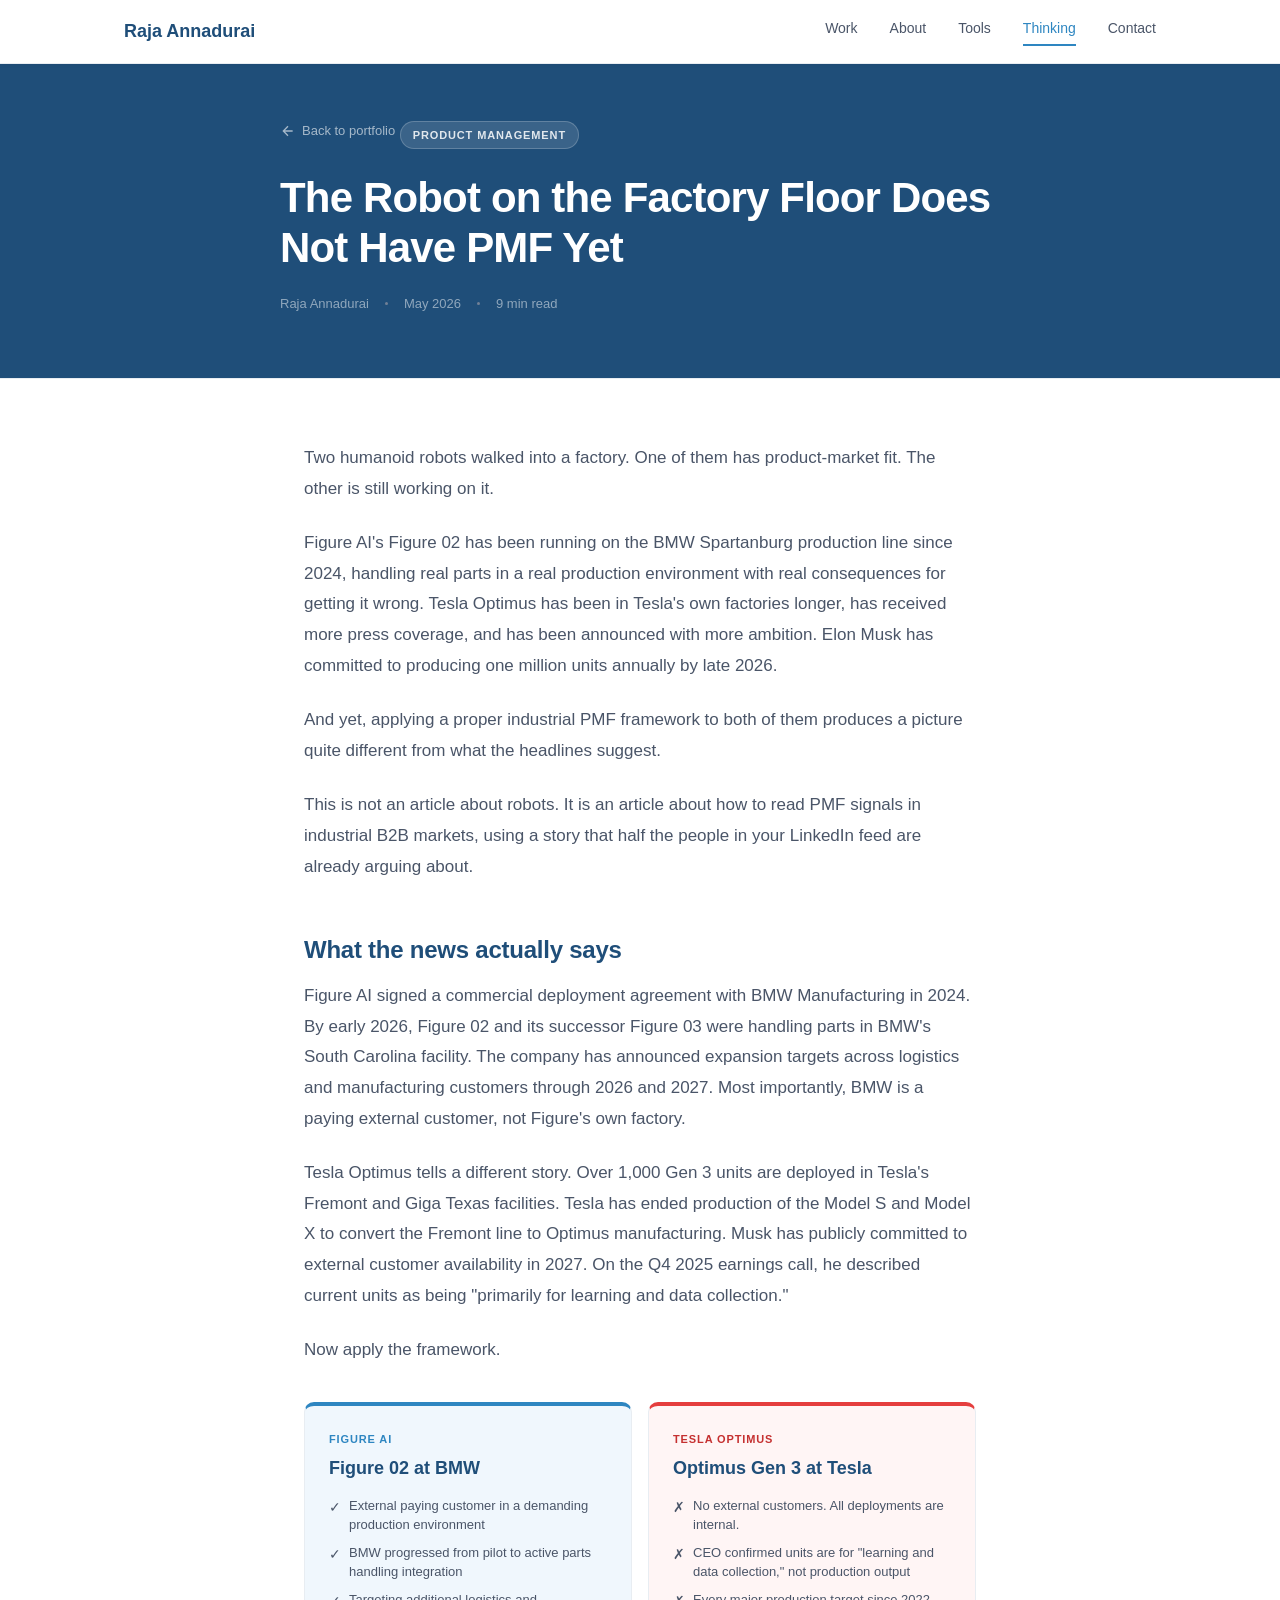
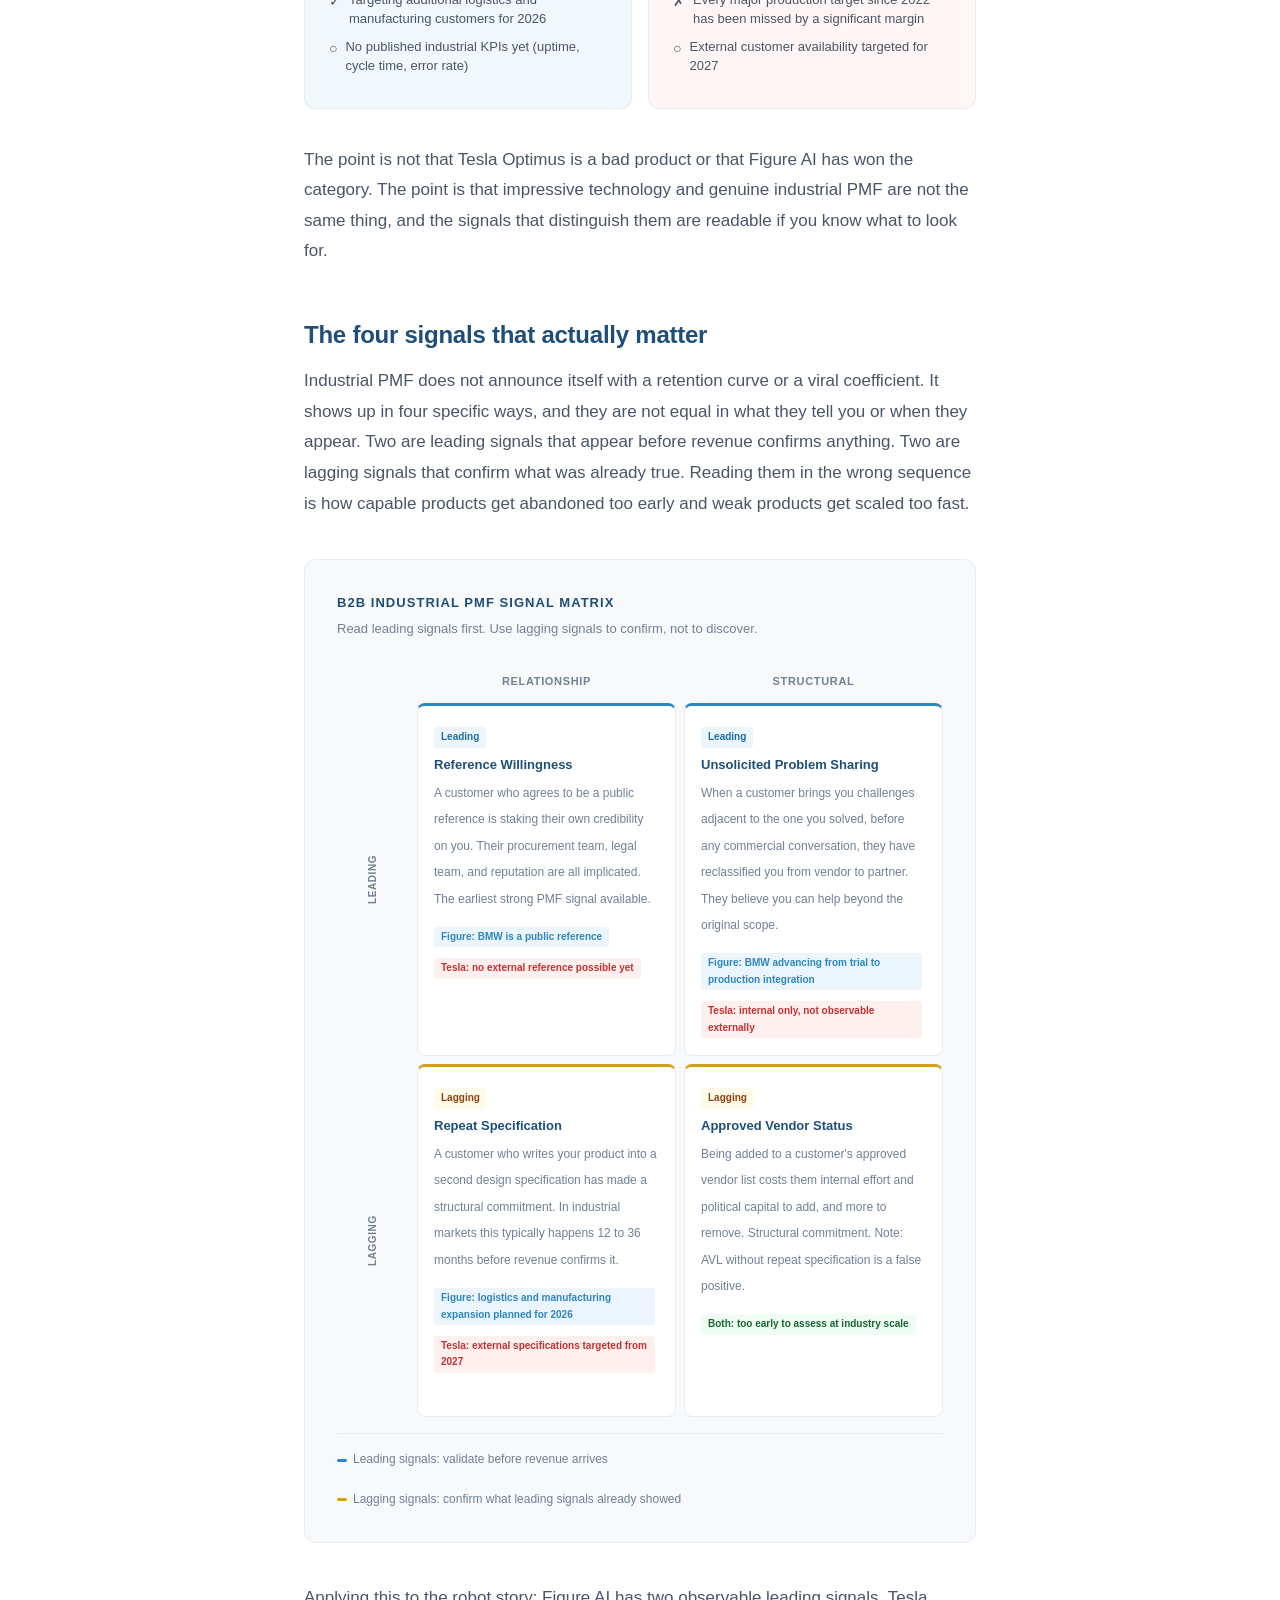
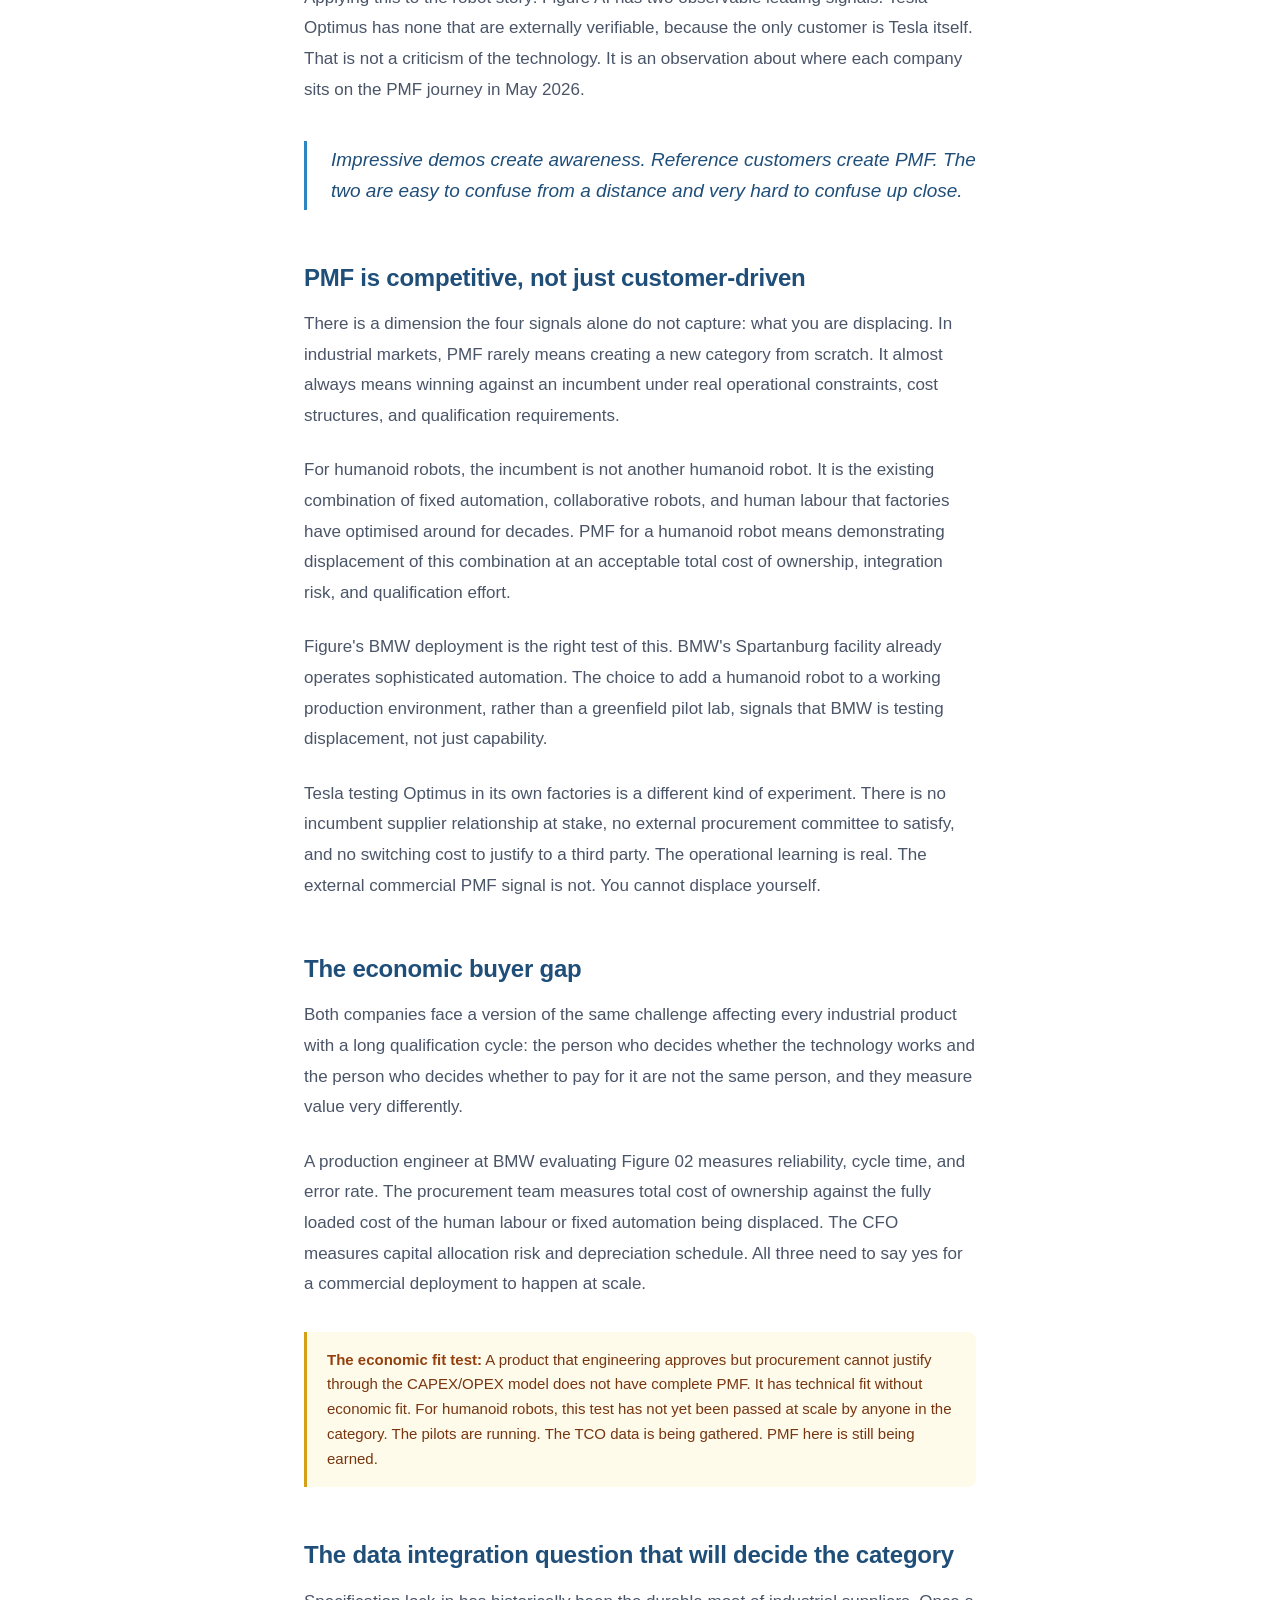
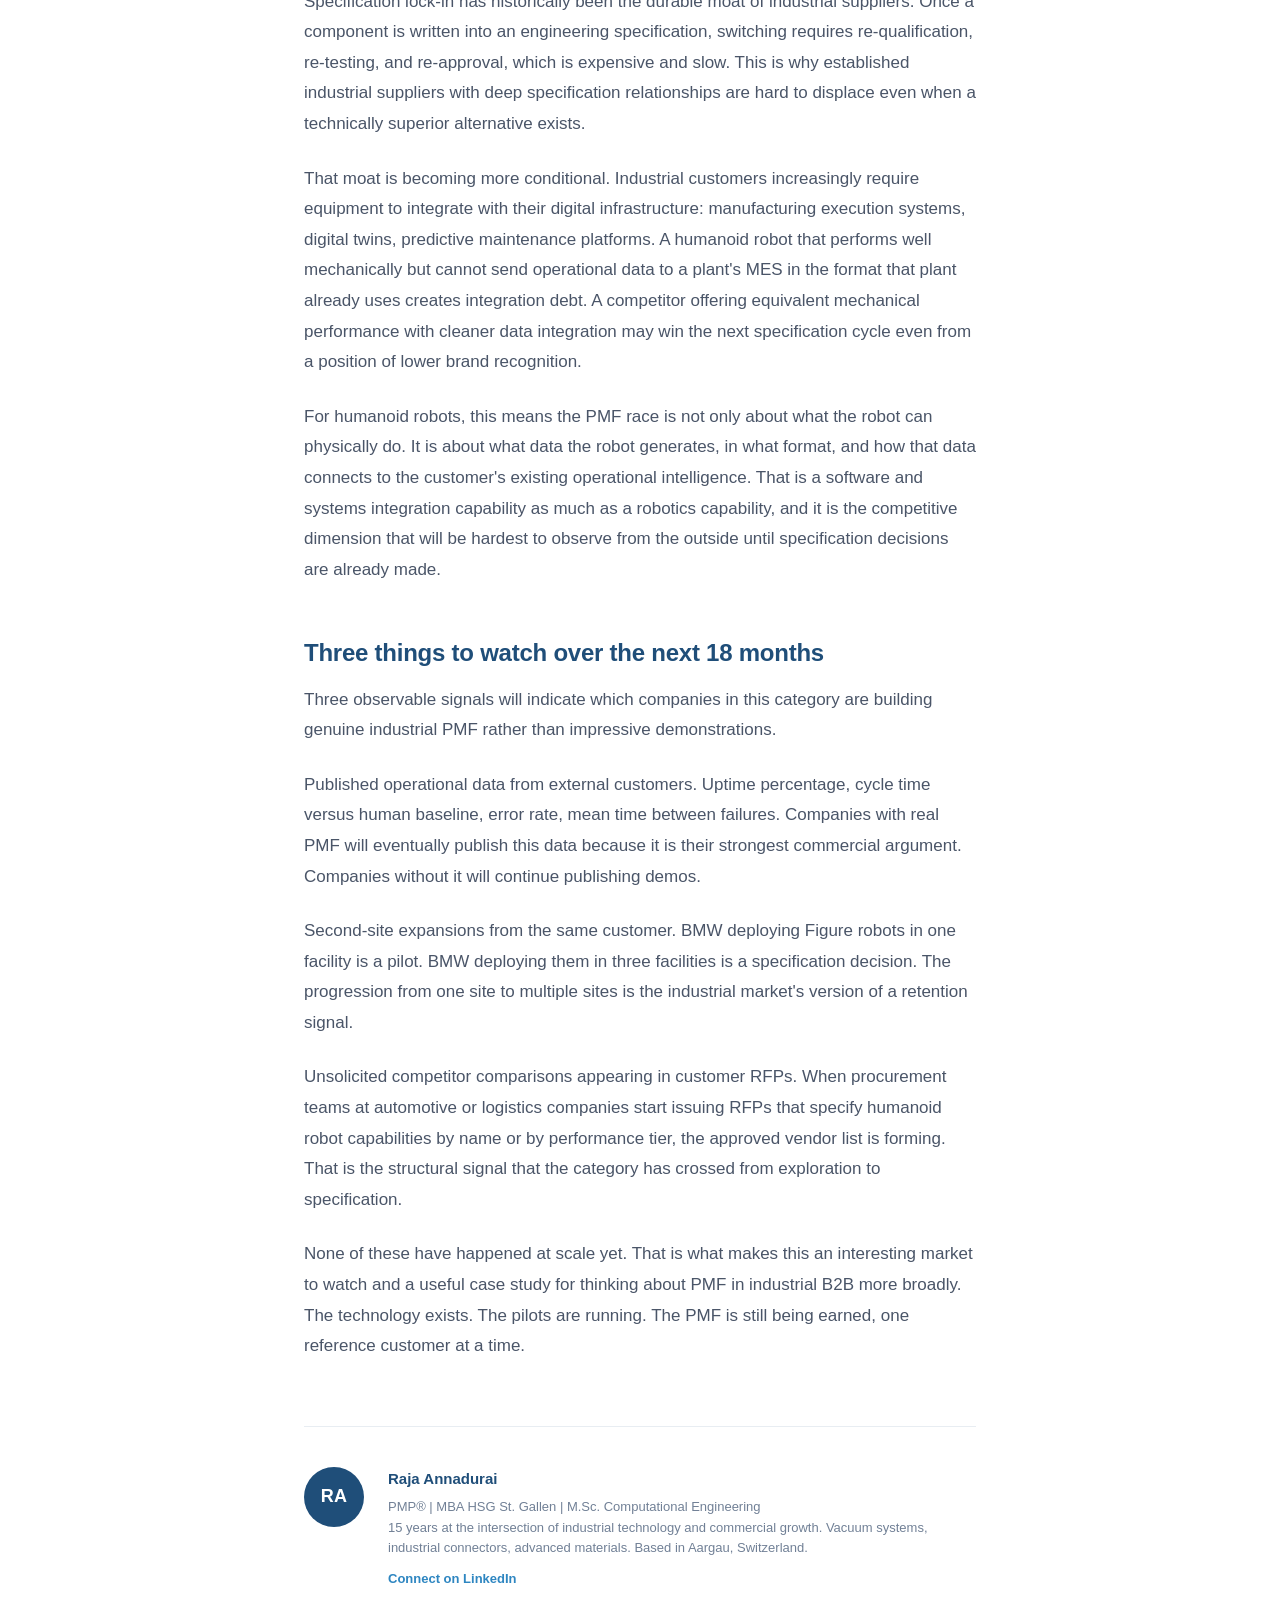
==== articles/pmf-b2b.html @ b994e806 "Add files via upload" ====
<!DOCTYPE html>
<html lang="en">
<head>
  <meta charset="UTF-8">
  <meta name="viewport" content="width=device-width, initial-scale=1.0">
  <title>The Robot on the Factory Floor Does Not Have PMF Yet | Raja Annadurai</title>
  <meta name="description" content="Humanoid robots are everywhere in the news. Figure AI is at BMW. Tesla Optimus is in Tesla's own factories. But which one actually has product-market fit? A framework for reading B2B industrial PMF signals.">
  <link rel="stylesheet" href="../style.css">
  <link rel="icon" href="data:image/svg+xml,<svg xmlns='http://www.w3.org/2000/svg' viewBox='0 0 100 100'><text y='.9em' font-size='90'>⚙️</text></svg>">
  <style>
    .article-hero { background: var(--navy); padding: 120px 24px 64px; }
    .article-hero-inner { max-width: 720px; margin: 0 auto; }
    .back-link { display: inline-flex; align-items: center; gap: 6px; color: rgba(255,255,255,0.6); text-decoration: none; font-size: 13px; font-weight: 500; margin-bottom: 32px; transition: color 0.2s; }
    .back-link:hover { color: rgba(255,255,255,0.9); }
    .article-category { display: inline-block; background: rgba(255,255,255,0.12); border: 1px solid rgba(255,255,255,0.2); color: rgba(255,255,255,0.85); font-size: 11px; font-weight: 600; letter-spacing: 0.08em; text-transform: uppercase; padding: 4px 12px; border-radius: 20px; margin-bottom: 20px; }
    .article-title { font-size: clamp(26px, 4vw, 42px); font-weight: 700; color: #fff; line-height: 1.18; letter-spacing: -0.02em; margin-bottom: 20px; }
    .article-meta { display: flex; align-items: center; gap: 16px; color: rgba(255,255,255,0.5); font-size: 13px; flex-wrap: wrap; }
    .meta-dot { width: 3px; height: 3px; border-radius: 50%; background: rgba(255,255,255,0.3); }
    .article-body { max-width: 720px; margin: 0 auto; padding: 64px 24px 80px; }
    .article-body p { font-size: 17px; line-height: 1.8; color: var(--gray-text); margin-bottom: 24px; }
    .article-body h2 { font-size: 24px; font-weight: 700; color: var(--navy); margin: 52px 0 16px; letter-spacing: -0.01em; }
    .compare-block { display: grid; grid-template-columns: 1fr 1fr; gap: 16px; margin: 36px 0; }
    .compare-card { border-radius: 10px; padding: 24px; border: 1px solid var(--gray-light); }
    .compare-card.figure { border-top: 4px solid var(--accent); background: #f0f7fd; }
    .compare-card.tesla { border-top: 4px solid #e53e3e; background: #fff5f5; }
    .compare-label { font-size: 11px; font-weight: 700; letter-spacing: 0.08em; text-transform: uppercase; margin-bottom: 6px; }
    .compare-label.figure { color: var(--accent); }
    .compare-label.tesla { color: #c53030; }
    .compare-company { font-size: 18px; font-weight: 700; color: var(--navy); margin-bottom: 12px; }
    .compare-card p { font-size: 14px !important; line-height: 1.65 !important; margin-bottom: 10px !important; color: var(--gray-text) !important; }
    .signal-row { display: flex; align-items: flex-start; gap: 8px; margin-bottom: 8px; font-size: 13px; color: var(--gray-text); line-height: 1.5; }
    .signal-icon { flex-shrink: 0; margin-top: 1px; font-size: 14px; }
    .pull-quote { border-left: 3px solid var(--accent); padding: 4px 0 4px 24px; margin: 36px 0; }
    .pull-quote p { font-size: 19px !important; font-weight: 500; color: var(--navy) !important; line-height: 1.6 !important; font-style: italic; margin: 0 !important; }
    .framework-block { background: var(--off-white); border: 1px solid var(--gray-light); border-radius: 12px; padding: 32px; margin: 40px 0; }
    .framework-title { font-size: 13px; font-weight: 700; color: var(--navy); text-transform: uppercase; letter-spacing: 0.08em; margin-bottom: 4px; }
    .framework-sub { font-size: 13px; color: var(--gray-muted); margin-bottom: 28px; }
    .matrix-grid { display: grid; grid-template-columns: 72px 1fr 1fr; grid-template-rows: 28px 1fr 1fr; gap: 8px; }
    .matrix-corner { background: transparent; }
    .matrix-col-header { display: flex; align-items: center; justify-content: center; font-size: 11px; font-weight: 700; letter-spacing: 0.06em; text-transform: uppercase; color: var(--gray-muted); }
    .matrix-row-header { display: flex; align-items: center; justify-content: center; font-size: 10px; font-weight: 700; letter-spacing: 0.06em; text-transform: uppercase; color: var(--gray-muted); writing-mode: vertical-rl; text-orientation: mixed; transform: rotate(180deg); }
    .matrix-cell { background: #fff; border: 1px solid var(--gray-light); border-radius: 8px; padding: 16px; }
    .matrix-cell.leading { border-top: 3px solid var(--accent); }
    .matrix-cell.lagging { border-top: 3px solid var(--gold); }
    .signal-tag { display: inline-block; font-size: 10px; font-weight: 600; padding: 2px 7px; border-radius: 4px; margin-bottom: 6px; }
    .tag-leading { background: #EBF5FB; color: #1a6fa0; }
    .tag-lagging { background: #FFFBEB; color: #92400E; }
    .signal-name { font-size: 13px; font-weight: 600; color: var(--navy); margin-bottom: 4px; display: block; }
    .signal-desc { font-size: 12px; color: var(--gray-muted); line-height: 1.5; }
    .robot-tag { display: inline-block; font-size: 10px; font-weight: 600; padding: 2px 7px; border-radius: 3px; margin-top: 6px; margin-right: 4px; }
    .robot-figure { background: #EBF5FB; color: var(--accent); }
    .robot-tesla { background: #fff0f0; color: #c53030; }
    .robot-both { background: #f0fdf4; color: #166534; }
    .matrix-legend { display: flex; gap: 20px; margin-top: 16px; padding-top: 16px; border-top: 1px solid var(--gray-light); flex-wrap: wrap; }
    .legend-item { display: flex; align-items: center; gap: 6px; font-size: 12px; color: var(--gray-muted); }
    .legend-dot { width: 10px; height: 3px; border-radius: 2px; }
    .callout { background: #FFFBEB; border-left: 3px solid var(--gold); padding: 16px 20px; border-radius: 0 8px 8px 0; margin: 32px 0; }
    .callout p { font-size: 15px !important; color: #78350f !important; margin: 0 !important; line-height: 1.65 !important; }
    .callout strong { color: #92400E; }
    .author-bio { border-top: 1px solid var(--gray-light); margin-top: 64px; padding-top: 40px; display: flex; gap: 24px; align-items: flex-start; }
    .author-avatar { width: 60px; height: 60px; border-radius: 50%; background: var(--navy); color: #fff; display: flex; align-items: center; justify-content: center; font-size: 18px; font-weight: 700; flex-shrink: 0; }
    .author-name { font-size: 15px; font-weight: 700; color: var(--navy); margin-bottom: 6px; }
    .author-creds { font-size: 13px; color: var(--gray-muted); margin-bottom: 10px; line-height: 1.6; }
    .author-link { font-size: 13px; font-weight: 600; color: var(--accent); text-decoration: none; }
    .author-link:hover { text-decoration: underline; }
    @media (max-width: 640px) {
      .compare-block { grid-template-columns: 1fr; }
      .matrix-grid { grid-template-columns: 36px 1fr 1fr; }
      .matrix-cell { padding: 10px; }
    }
  </style>
</head>
<body>

<nav class="nav">
  <div class="nav-inner">
    <a href="../index.html" class="nav-brand">Raja Annadurai</a>
    <div class="nav-links">
      <a href="../index.html#work">Work</a>
      <a href="../index.html#about">About</a>
      <a href="../index.html#tools">Tools</a>
      <a href="../index.html#thinking" class="active">Thinking</a>
      <a href="../index.html#contact">Contact</a>
    </div>
  </div>
</nav>

<section class="article-hero">
  <div class="article-hero-inner">
    <a href="../index.html#thinking" class="back-link">
      <svg width="16" height="16" viewBox="0 0 24 24" fill="none" stroke="currentColor" stroke-width="2"><path d="M19 12H5M12 5l-7 7 7 7"/></svg>
      Back to portfolio
    </a>
    <div class="article-category">Product Management</div>
    <h1 class="article-title">The Robot on the Factory Floor Does Not Have PMF Yet</h1>
    <div class="article-meta">
      <span>Raja Annadurai</span>
      <span class="meta-dot"></span>
      <span>May 2026</span>
      <span class="meta-dot"></span>
      <span id="reading-time">7 min read</span>
    </div>
  </div>
</section>

<main class="article-body" id="article-content">

  <p>Two humanoid robots walked into a factory. One of them has product-market fit. The other is still working on it.</p>

  <p>Figure AI's Figure 02 has been running on the BMW Spartanburg production line since 2024, handling real parts in a real production environment with real consequences for getting it wrong. Tesla Optimus has been in Tesla's own factories longer, has received more press coverage, and has been announced with more ambition. Elon Musk has committed to producing one million units annually by late 2026.</p>

  <p>And yet, applying a proper industrial PMF framework to both of them produces a picture quite different from what the headlines suggest.</p>

  <p>This is not an article about robots. It is an article about how to read PMF signals in industrial B2B markets, using a story that half the people in your LinkedIn feed are already arguing about.</p>

  <h2>What the news actually says</h2>

  <p>Figure AI signed a commercial deployment agreement with BMW Manufacturing in 2024. By early 2026, Figure 02 and its successor Figure 03 were handling parts in BMW's South Carolina facility. The company has announced expansion targets across logistics and manufacturing customers through 2026 and 2027. Most importantly, BMW is a paying external customer, not Figure's own factory.</p>

  <p>Tesla Optimus tells a different story. Over 1,000 Gen 3 units are deployed in Tesla's Fremont and Giga Texas facilities. Tesla has ended production of the Model S and Model X to convert the Fremont line to Optimus manufacturing. Musk has publicly committed to external customer availability in 2027. On the Q4 2025 earnings call, he described current units as being "primarily for learning and data collection."</p>

  <p>Now apply the framework.</p>

  <div class="compare-block">
    <div class="compare-card figure">
      <div class="compare-label figure">Figure AI</div>
      <div class="compare-company">Figure 02 at BMW</div>
      <div class="signal-row"><span class="signal-icon">✓</span><span>External paying customer in a demanding production environment</span></div>
      <div class="signal-row"><span class="signal-icon">✓</span><span>BMW progressed from pilot to active parts handling integration</span></div>
      <div class="signal-row"><span class="signal-icon">✓</span><span>Targeting additional logistics and manufacturing customers for 2026</span></div>
      <div class="signal-row"><span class="signal-icon">○</span><span>No published industrial KPIs yet (uptime, cycle time, error rate)</span></div>
    </div>
    <div class="compare-card tesla">
      <div class="compare-label tesla">Tesla Optimus</div>
      <div class="compare-company">Optimus Gen 3 at Tesla</div>
      <div class="signal-row"><span class="signal-icon">✗</span><span>No external customers. All deployments are internal.</span></div>
      <div class="signal-row"><span class="signal-icon">✗</span><span>CEO confirmed units are for "learning and data collection," not production output</span></div>
      <div class="signal-row"><span class="signal-icon">✗</span><span>Every major production target since 2022 has been missed by a significant margin</span></div>
      <div class="signal-row"><span class="signal-icon">○</span><span>External customer availability targeted for 2027</span></div>
    </div>
  </div>

  <p>The point is not that Tesla Optimus is a bad product or that Figure AI has won the category. The point is that impressive technology and genuine industrial PMF are not the same thing, and the signals that distinguish them are readable if you know what to look for.</p>

  <h2>The four signals that actually matter</h2>

  <p>Industrial PMF does not announce itself with a retention curve or a viral coefficient. It shows up in four specific ways, and they are not equal in what they tell you or when they appear. Two are leading signals that appear before revenue confirms anything. Two are lagging signals that confirm what was already true. Reading them in the wrong sequence is how capable products get abandoned too early and weak products get scaled too fast.</p>

  <div class="framework-block">
    <div class="framework-title">B2B Industrial PMF Signal Matrix</div>
    <div class="framework-sub">Read leading signals first. Use lagging signals to confirm, not to discover.</div>

    <div class="matrix-grid">
      <div class="matrix-corner"></div>
      <div class="matrix-col-header">Relationship</div>
      <div class="matrix-col-header">Structural</div>

      <div class="matrix-row-header">Leading</div>

      <div class="matrix-cell leading">
        <span class="signal-tag tag-leading">Leading</span>
        <span class="signal-name">Reference Willingness</span>
        <span class="signal-desc">A customer who agrees to be a public reference is staking their own credibility on you. Their procurement team, legal team, and reputation are all implicated. The earliest strong PMF signal available.</span>
        <div style="margin-top:10px">
          <span class="robot-tag robot-figure">Figure: BMW is a public reference</span>
        </div>
        <div style="margin-top:4px">
          <span class="robot-tag robot-tesla">Tesla: no external reference possible yet</span>
        </div>
      </div>

      <div class="matrix-cell leading">
        <span class="signal-tag tag-leading">Leading</span>
        <span class="signal-name">Unsolicited Problem Sharing</span>
        <span class="signal-desc">When a customer brings you challenges adjacent to the one you solved, before any commercial conversation, they have reclassified you from vendor to partner. They believe you can help beyond the original scope.</span>
        <div style="margin-top:10px">
          <span class="robot-tag robot-figure">Figure: BMW advancing from trial to production integration</span>
        </div>
        <div style="margin-top:4px">
          <span class="robot-tag robot-tesla">Tesla: internal only, not observable externally</span>
        </div>
      </div>

      <div class="matrix-row-header">Lagging</div>

      <div class="matrix-cell lagging">
        <span class="signal-tag tag-lagging">Lagging</span>
        <span class="signal-name">Repeat Specification</span>
        <span class="signal-desc">A customer who writes your product into a second design specification has made a structural commitment. In industrial markets this typically happens 12 to 36 months before revenue confirms it.</span>
        <div style="margin-top:10px">
          <span class="robot-tag robot-figure">Figure: logistics and manufacturing expansion planned for 2026</span>
        </div>
        <div style="margin-top:4px">
          <span class="robot-tag robot-tesla">Tesla: external specifications targeted from 2027</span>
        </div>
      </div>

      <div class="matrix-cell lagging">
        <span class="signal-tag tag-lagging">Lagging</span>
        <span class="signal-name">Approved Vendor Status</span>
        <span class="signal-desc">Being added to a customer's approved vendor list costs them internal effort and political capital to add, and more to remove. Structural commitment. Note: AVL without repeat specification is a false positive.</span>
        <div style="margin-top:10px">
          <span class="robot-tag robot-both">Both: too early to assess at industry scale</span>
        </div>
      </div>
    </div>

    <div class="matrix-legend">
      <div class="legend-item"><div class="legend-dot" style="background:var(--accent)"></div>Leading signals: validate before revenue arrives</div>
      <div class="legend-item"><div class="legend-dot" style="background:var(--gold)"></div>Lagging signals: confirm what leading signals already showed</div>
    </div>
  </div>

  <p>Applying this to the robot story: Figure AI has two observable leading signals. Tesla Optimus has none that are externally verifiable, because the only customer is Tesla itself. That is not a criticism of the technology. It is an observation about where each company sits on the PMF journey in May 2026.</p>

  <div class="pull-quote">
    <p>Impressive demos create awareness. Reference customers create PMF. The two are easy to confuse from a distance and very hard to confuse up close.</p>
  </div>

  <h2>PMF is competitive, not just customer-driven</h2>

  <p>There is a dimension the four signals alone do not capture: what you are displacing. In industrial markets, PMF rarely means creating a new category from scratch. It almost always means winning against an incumbent under real operational constraints, cost structures, and qualification requirements.</p>

  <p>For humanoid robots, the incumbent is not another humanoid robot. It is the existing combination of fixed automation, collaborative robots, and human labour that factories have optimised around for decades. PMF for a humanoid robot means demonstrating displacement of this combination at an acceptable total cost of ownership, integration risk, and qualification effort.</p>

  <p>Figure's BMW deployment is the right test of this. BMW's Spartanburg facility already operates sophisticated automation. The choice to add a humanoid robot to a working production environment, rather than a greenfield pilot lab, signals that BMW is testing displacement, not just capability.</p>

  <p>Tesla testing Optimus in its own factories is a different kind of experiment. There is no incumbent supplier relationship at stake, no external procurement committee to satisfy, and no switching cost to justify to a third party. The operational learning is real. The external commercial PMF signal is not. You cannot displace yourself.</p>

  <h2>The economic buyer gap</h2>

  <p>Both companies face a version of the same challenge affecting every industrial product with a long qualification cycle: the person who decides whether the technology works and the person who decides whether to pay for it are not the same person, and they measure value very differently.</p>

  <p>A production engineer at BMW evaluating Figure 02 measures reliability, cycle time, and error rate. The procurement team measures total cost of ownership against the fully loaded cost of the human labour or fixed automation being displaced. The CFO measures capital allocation risk and depreciation schedule. All three need to say yes for a commercial deployment to happen at scale.</p>

  <div class="callout">
    <p><strong>The economic fit test:</strong> A product that engineering approves but procurement cannot justify through the CAPEX/OPEX model does not have complete PMF. It has technical fit without economic fit. For humanoid robots, this test has not yet been passed at scale by anyone in the category. The pilots are running. The TCO data is being gathered. PMF here is still being earned.</p>
  </div>

  <h2>The data integration question that will decide the category</h2>

  <p>Specification lock-in has historically been the durable moat of industrial suppliers. Once a component is written into an engineering specification, switching requires re-qualification, re-testing, and re-approval, which is expensive and slow. This is why established industrial suppliers with deep specification relationships are hard to displace even when a technically superior alternative exists.</p>

  <p>That moat is becoming more conditional. Industrial customers increasingly require equipment to integrate with their digital infrastructure: manufacturing execution systems, digital twins, predictive maintenance platforms. A humanoid robot that performs well mechanically but cannot send operational data to a plant's MES in the format that plant already uses creates integration debt. A competitor offering equivalent mechanical performance with cleaner data integration may win the next specification cycle even from a position of lower brand recognition.</p>

  <p>For humanoid robots, this means the PMF race is not only about what the robot can physically do. It is about what data the robot generates, in what format, and how that data connects to the customer's existing operational intelligence. That is a software and systems integration capability as much as a robotics capability, and it is the competitive dimension that will be hardest to observe from the outside until specification decisions are already made.</p>

  <h2>Three things to watch over the next 18 months</h2>

  <p>Three observable signals will indicate which companies in this category are building genuine industrial PMF rather than impressive demonstrations.</p>

  <p>Published operational data from external customers. Uptime percentage, cycle time versus human baseline, error rate, mean time between failures. Companies with real PMF will eventually publish this data because it is their strongest commercial argument. Companies without it will continue publishing demos.</p>

  <p>Second-site expansions from the same customer. BMW deploying Figure robots in one facility is a pilot. BMW deploying them in three facilities is a specification decision. The progression from one site to multiple sites is the industrial market's version of a retention signal.</p>

  <p>Unsolicited competitor comparisons appearing in customer RFPs. When procurement teams at automotive or logistics companies start issuing RFPs that specify humanoid robot capabilities by name or by performance tier, the approved vendor list is forming. That is the structural signal that the category has crossed from exploration to specification.</p>

  <p>None of these have happened at scale yet. That is what makes this an interesting market to watch and a useful case study for thinking about PMF in industrial B2B more broadly. The technology exists. The pilots are running. The PMF is still being earned, one reference customer at a time.</p>

  <div class="author-bio">
    <div class="author-avatar">RA</div>
    <div>
      <div class="author-name">Raja Annadurai</div>
      <div class="author-creds">PMP® | MBA HSG St. Gallen | M.Sc. Computational Engineering<br>15 years at the intersection of industrial technology and commercial growth. Vacuum systems, industrial connectors, advanced materials. Based in Aargau, Switzerland.</div>
      <a href="https://www.linkedin.com/in/raja-annadurai-mba/" class="author-link" target="_blank" rel="noopener">Connect on LinkedIn</a>
    </div>
  </div>

</main>

<script>
  const content = document.getElementById('article-content');
  const words = content ? content.innerText.trim().split(/\s+/).length : 0;
  const mins = Math.ceil(words / 200);
  const el = document.getElementById('reading-time');
  if (el) el.textContent = mins + ' min read';
</script>

</body>
</html>
---- style.css ----
/* ═══════════════════════════════════════════════════════
   Raja Annadurai — Portfolio + Articles
   Shared stylesheet
   ═══════════════════════════════════════════════════════ */

:root {
  --navy:       #1F4E79;
  --navy-dark:  #0F2D4A;
  --accent:     #2E86C1;
  --gold:       #D4A017;
  --white:      #FFFFFF;
  --off-white:  #F7F9FB;
  --gray-light: #E8EDF2;
  --gray-text:  #4A5568;
  --gray-muted: #718096;
}

*, *::before, *::after { margin: 0; padding: 0; box-sizing: border-box; }

html { scroll-behavior: smooth; font-size: 16px; }

body {
  font-family: 'Inter', sans-serif;
  font-weight: 400;
  line-height: 1.65;
  color: var(--gray-text);
  background: var(--white);
}

section { scroll-margin-top: 64px; }

/* ── NAV ── */
nav {
  position: fixed; top: 0; left: 0; right: 0; z-index: 200;
  background: var(--white);
  border-bottom: 1px solid var(--gray-light);
  box-shadow: 0 1px 4px rgba(0,0,0,0.06);
  height: 64px;
}
.nav-inner {
  max-width: 1080px; margin: 0 auto; padding: 0 24px;
  height: 100%; display: flex; align-items: center; justify-content: space-between;
}
.nav-brand { color: var(--navy); font-size: 18px; font-weight: 600; text-decoration: none; }
.nav-links { display: flex; gap: 32px; list-style: none; }
.nav-links a {
  color: var(--gray-text); text-decoration: none; font-size: 14px; font-weight: 500;
  padding-bottom: 3px; border-bottom: 2px solid transparent;
  transition: all 0.25s ease;
}
.nav-links a:hover, .nav-links a.active { color: var(--accent); border-bottom-color: var(--accent); }

.hamburger {
  display: none; flex-direction: column; gap: 5px; cursor: pointer;
  background: none; border: none; padding: 4px;
}
.hamburger span {
  display: block; width: 24px; height: 2px; background: var(--navy);
  transition: all 0.25s ease; transform-origin: center;
}
.hamburger.open span:nth-child(1) { transform: translateY(7px) rotate(45deg); }
.hamburger.open span:nth-child(2) { opacity: 0; }
.hamburger.open span:nth-child(3) { transform: translateY(-7px) rotate(-45deg); }

.mobile-menu {
  display: none; position: fixed; top: 64px; left: 0; right: 0;
  background: var(--white); border-bottom: 1px solid var(--gray-light);
  z-index: 199; padding: 8px 24px 16px; flex-direction: column;
}
.mobile-menu.open { display: flex; }
.mobile-menu a {
  color: var(--gray-text); text-decoration: none; font-size: 15px; font-weight: 500;
  padding: 14px 0; border-bottom: 1px solid var(--gray-light); transition: color 0.25s ease;
}
.mobile-menu a:last-child { border-bottom: none; }
.mobile-menu a:hover, .mobile-menu a.active { color: var(--accent); }

/* ── HERO ── */
#hero {
  min-height: 100vh; background: var(--navy);
  display: flex; flex-direction: column; align-items: center; justify-content: center;
  padding: 96px 24px; text-align: center;
}
.hero-inner { max-width: 720px; width: 100%; }

.hero-badge {
  display: inline-flex; align-items: center; gap: 8px;
  background: rgba(255,255,255,0.12); border: 1px solid rgba(255,255,255,0.25);
  border-radius: 20px; padding: 6px 16px;
  color: var(--white); font-size: 13px; font-weight: 500;
}
.green-dot { width: 8px; height: 8px; background: #4ADE80; border-radius: 50%; flex-shrink: 0; }

.hero-headline {
  margin-top: 24px; color: var(--white);
  font-size: clamp(36px, 5vw, 58px); font-weight: 700;
  line-height: 1.15; letter-spacing: -0.02em;
}
.hero-sub { margin-top: 16px; color: rgba(255,255,255,0.75); font-size: 18px; font-weight: 400; }
.hero-domain { margin-top: 12px; color: rgba(255,255,255,0.55); font-size: 15px; }
.hero-domain .pipe { color: rgba(255,255,255,0.3); margin: 0 8px; }

.hero-credentials { margin-top: 20px; display: flex; flex-wrap: wrap; gap: 10px; justify-content: center; }
.cred-badge {
  background: rgba(255,255,255,0.1); border: 1px solid rgba(255,255,255,0.2);
  border-radius: 4px; padding: 4px 12px;
  color: rgba(255,255,255,0.85); font-size: 12px; font-weight: 500;
}

.btn-hero {
  display: inline-block; margin-top: 36px;
  background: var(--white); color: var(--navy);
  padding: 14px 32px; border-radius: 4px; font-weight: 600; font-size: 15px;
  text-decoration: none; transition: background 0.25s ease;
}
.btn-hero:hover { background: var(--gray-light); }

.scroll-indicator { margin-top: 48px; display: flex; justify-content: center; }
.scroll-indicator svg { color: var(--white); opacity: 0.4; animation: bounce 2s infinite; }
@keyframes bounce {
  0%, 100% { transform: translateY(0); }
  50% { transform: translateY(8px); }
}

/* ── SECTION COMMON ── */
.sec-pad { padding: 96px 24px; }
.sec-label {
  color: var(--accent); font-size: 11px; font-weight: 600;
  letter-spacing: 0.12em; text-transform: uppercase; margin-bottom: 12px;
}
.sec-heading { color: var(--navy); font-size: 32px; font-weight: 700; line-height: 1.25; margin-bottom: 12px; }
.sec-sub { color: var(--gray-muted); font-size: 16px; margin-bottom: 48px; }
.sec-center { text-align: center; }

/* ── ABOUT ── */
#about { background: var(--off-white); }
.about-inner { max-width: 960px; margin: 0 auto; }
.about-grid { display: grid; grid-template-columns: 60fr 40fr; gap: 48px; align-items: start; }
.about-left p { color: var(--gray-text); font-size: 16px; line-height: 1.7; margin-bottom: 16px; }
.about-personal { font-style: italic; font-size: 14px !important; color: var(--gray-muted) !important; margin-top: 4px !important; }

.about-card { background: var(--white); border-radius: 8px; box-shadow: 0 2px 12px rgba(0,0,0,0.08); padding: 28px; }
.about-card-title { color: var(--navy); font-size: 13px; font-weight: 600; letter-spacing: 0.06em; text-transform: uppercase; margin-bottom: 20px; }
.stat-row { padding: 14px 0; border-bottom: 1px solid var(--gray-light); }
.stat-row:last-child { border-bottom: none; }
.stat-number { color: var(--navy); font-size: 28px; font-weight: 700; line-height: 1.2; display: block; }
.stat-label { color: var(--gray-text); font-size: 13px; }

/* ── CARDS GRID ── */
.cards-grid { display: grid; grid-template-columns: repeat(3, 1fr); gap: 24px; }

/* ── CASE STUDY CARDS ── */
#work { background: var(--white); }
.work-inner { max-width: 1080px; margin: 0 auto; }

.cs-card {
  background: var(--white); border: 1px solid var(--gray-light); border-radius: 8px;
  box-shadow: 0 2px 12px rgba(0,0,0,0.08); overflow: hidden;
  display: flex; flex-direction: column; transition: all 0.25s ease;
}
.cs-card:hover { box-shadow: 0 8px 32px rgba(0,0,0,0.14); transform: translateY(-4px); }
.card-bar { height: 4px; }
.card-body { padding: 24px; display: flex; flex-direction: column; flex: 1; }

.pill {
  display: inline-block; border-radius: 20px; padding: 3px 10px;
  font-size: 11px; font-weight: 600;
}
.card-company { color: var(--gray-muted); font-size: 12px; margin: 8px 0 10px; }
.card-title { color: var(--navy); font-size: 18px; font-weight: 700; line-height: 1.3; margin-bottom: 12px; }
.card-summary { color: var(--gray-text); font-size: 14px; line-height: 1.6; flex: 1; }
.card-result { margin-top: auto; padding-top: 20px; }
.result-pill { display: inline-block; border-radius: 4px; padding: 6px 12px; font-size: 12px; font-weight: 600; margin-bottom: 14px; }

.card-link {
  color: var(--accent); font-size: 13px; font-weight: 600;
  background: none; border: none; padding: 0; cursor: pointer; text-align: left; display: inline;
  text-decoration: none;
}
.card-link:hover { text-decoration: underline; }

.btn-navy {
  display: inline-block; background: var(--navy); color: var(--white);
  padding: 8px 16px; border-radius: 4px; font-size: 13px; font-weight: 600;
  border: none; cursor: pointer; text-decoration: none; transition: background 0.25s ease;
}
.btn-navy:hover { background: var(--navy-dark); }

/* ── TOOLS ── */
#tools { background: var(--off-white); }
.tools-inner { max-width: 1080px; margin: 0 auto; }

.tool-card {
  background: var(--white); border: 1px solid var(--gray-light); border-radius: 8px;
  padding: 28px; box-shadow: 0 2px 12px rgba(0,0,0,0.08);
  display: flex; flex-direction: column; gap: 14px; text-align: left;
  transition: all 0.25s ease;
}
.tool-card:hover { box-shadow: 0 8px 32px rgba(0,0,0,0.14); transform: translateY(-3px); }

.status-badge {
  display: inline-flex; align-items: center; gap: 6px;
  background: #FEF3C7; color: #92400E;
  font-size: 11px; font-weight: 600; border-radius: 10px; padding: 3px 10px;
  align-self: flex-start;
}
@keyframes pulse {
  0%, 100% { opacity: 1; transform: scale(1); }
  50% { opacity: 0.5; transform: scale(0.85); }
}
.pulse-dot { width: 8px; height: 8px; background: #D97706; border-radius: 50%; animation: pulse 1.8s ease-in-out infinite; }

.tool-icon { color: var(--accent); line-height: 1; }
.tool-title { color: var(--navy); font-size: 17px; font-weight: 700; line-height: 1.3; }
.tool-desc { color: var(--gray-text); font-size: 14px; line-height: 1.6; flex: 1; }
.tool-tags { display: flex; flex-wrap: wrap; gap: 6px; }
.tag { background: var(--gray-light); color: var(--gray-text); font-size: 10px; border-radius: 3px; padding: 3px 8px; font-weight: 500; }

/* ── THINKING ── */
#thinking { background: var(--white); }
.thinking-inner { max-width: 1080px; margin: 0 auto; }

.think-card {
  border: 1px dashed #CBD5E0; border-radius: 8px; padding: 28px;
  background: #FAFBFC; display: flex; flex-direction: column; gap: 12px; text-align: left;
}
.think-cat { color: var(--accent); font-size: 11px; font-weight: 600; letter-spacing: 0.08em; text-transform: uppercase; }
.think-title { color: var(--navy); font-size: 17px; font-weight: 700; line-height: 1.35; }
.think-preview { color: var(--gray-text); font-size: 14px; line-height: 1.65; font-style: italic; }
.coming-pill {
  display: inline-block; background: var(--gray-light); color: var(--gray-muted);
  font-size: 11px; font-weight: 600; border-radius: 20px; padding: 3px 10px; align-self: flex-start;
}

/* Active (published) article card — overrides the dashed placeholder style */
.think-card--live {
  border: 1px solid var(--gray-light);
  background: var(--white);
  box-shadow: 0 2px 12px rgba(0,0,0,0.08);
  transition: all 0.25s ease;
}
.think-card--live:hover {
  box-shadow: 0 8px 32px rgba(0,0,0,0.14);
  transform: translateY(-4px);
}
.think-card--live .think-preview { font-style: normal; }

/* ── CONTACT ── */
#contact { background: var(--navy); padding: 96px 24px; text-align: center; }
.contact-inner { max-width: 560px; margin: 0 auto; }
.contact-heading { color: var(--white); font-size: 36px; font-weight: 700; }
.contact-body { color: rgba(255,255,255,0.75); font-size: 17px; line-height: 1.7; margin-top: 16px; }
.contact-btns { display: flex; gap: 16px; justify-content: center; margin-top: 32px; flex-wrap: wrap; }
.btn-contact-primary {
  display: inline-block; background: var(--white); color: var(--navy);
  padding: 13px 28px; border-radius: 4px; font-weight: 600; font-size: 15px;
  text-decoration: none; transition: background 0.25s ease;
}
.btn-contact-primary:hover { background: var(--gray-light); }
.btn-contact-secondary {
  display: inline-block; background: transparent; color: var(--white);
  border: 1px solid var(--white); padding: 13px 28px; border-radius: 4px;
  font-weight: 500; font-size: 15px; text-decoration: none; transition: background 0.25s ease;
}
.btn-contact-secondary:hover { background: rgba(255,255,255,0.1); }

/* ── FOOTER ── */
footer { background: var(--navy-dark); padding: 24px; }
.footer-inner {
  max-width: 960px; margin: 0 auto;
  display: flex; align-items: center; justify-content: space-between;
}
.footer-inner span, .footer-inner a { color: var(--gray-muted); font-size: 13px; text-decoration: none; }
.footer-inner a:hover { color: var(--white); }

/* ── MODALS ── */
.modal-overlay {
  position: fixed; inset: 0; background: rgba(0,0,0,0.7);
  z-index: 1000; align-items: center; justify-content: center;
  padding: 24px; display: none;
}
.modal-overlay.open { display: flex; animation: fadeIn 0.2s ease forwards; }
@keyframes fadeIn { from { opacity: 0; } to { opacity: 1; } }

.modal-box {
  background: var(--white); border-radius: 12px;
  max-height: 90vh; overflow-y: auto; padding: 40px; width: 100%; position: relative;
}
.modal-cs { max-width: 680px; }
.modal-dash { max-width: 920px; }

.modal-hdr { display: flex; align-items: flex-start; justify-content: space-between; gap: 16px; margin-bottom: 28px; }
.modal-hdr-left { flex: 1; }
.modal-meta { display: flex; align-items: center; gap: 10px; flex-wrap: wrap; margin-bottom: 8px; }
.modal-title { color: var(--navy); font-size: 22px; font-weight: 700; line-height: 1.3; }
.modal-close {
  background: none; border: none; font-size: 24px; cursor: pointer;
  color: var(--gray-muted); padding: 2px 6px; line-height: 1; flex-shrink: 0; transition: color 0.2s;
}
.modal-close:hover { color: var(--navy); }

.modal-sec { border-left: 3px solid var(--navy); padding-left: 16px; margin-bottom: 24px; }
.modal-sec-label { font-size: 10px; font-weight: 600; letter-spacing: 0.08em; color: var(--gray-muted); text-transform: uppercase; margin-bottom: 6px; }
.modal-sec-body { color: var(--gray-text); font-size: 15px; line-height: 1.7; }

.modal-result { background: #F0FDF4; border-left: 3px solid #166534; padding: 16px; border-radius: 0 4px 4px 0; margin-bottom: 24px; }
.modal-result .modal-sec-label { color: #166534; }
.modal-result .modal-sec-body { color: #166534; }

.modal-reflect { background: #FFFBEB; border-left: 3px solid var(--gold); padding: 16px; border-radius: 0 4px 4px 0; }
.modal-reflect .modal-sec-label { color: #92400E; }
.modal-reflect .modal-sec-body { color: #92400E; }

/* ── DASHBOARD ── */
.dash-disclaimer {
  background: #FFF8E7; border-left: 3px solid var(--gold);
  padding: 10px 16px; border-radius: 0 4px 4px 0; margin-bottom: 24px;
  font-size: 13px; color: #92400E;
}
.dash-tabs { display: flex; gap: 8px; margin-bottom: 24px; flex-wrap: wrap; }
.dash-tab {
  padding: 6px 16px; border-radius: 20px; font-size: 13px; font-weight: 500;
  cursor: pointer; border: none; background: var(--gray-light); color: var(--gray-text); transition: all 0.25s ease;
}
.dash-tab.active { background: var(--accent); color: var(--white); }

.dash-metrics { display: flex; gap: 16px; margin-bottom: 24px; }
.dash-metric-card { flex: 1; background: var(--off-white); border-radius: 8px; padding: 16px; }
.dash-metric-num { color: var(--navy); font-size: 22px; font-weight: 700; line-height: 1.2; word-break: break-word; }
.dash-metric-lbl { color: var(--gray-muted); font-size: 12px; margin-top: 4px; }

.dash-charts { display: grid; grid-template-columns: 55fr 45fr; gap: 24px; margin-bottom: 24px; }
.dash-chart-title { color: var(--navy); font-size: 13px; font-weight: 600; margin-bottom: 2px; }
.dash-chart-sub { color: var(--gray-muted); font-size: 11px; margin-bottom: 10px; }
.canvas-wrap { position: relative; }

.dash-table { width: 100%; border-collapse: collapse; font-size: 13px; }
.dash-table th {
  text-align: left; color: var(--gray-muted); font-size: 11px; font-weight: 600;
  letter-spacing: 0.06em; text-transform: uppercase; padding: 8px 8px 8px 0; border-bottom: 1px solid var(--gray-light);
}
.dash-table td { padding: 10px 8px 10px 0; border-bottom: 1px solid var(--gray-light); color: var(--gray-text); vertical-align: middle; }
.dash-table td:first-child { color: var(--navy); font-weight: 500; }
.dash-table tr:last-child td { border-bottom: none; }

.sz { display: inline-block; padding: 2px 8px; border-radius: 3px; font-size: 11px; font-weight: 600; }
.sz-XL { background: #DBEAFE; color: #1E40AF; }
.sz-L  { background: #DCFCE7; color: #166534; }
.sz-M  { background: #FEF3C7; color: #92400E; }
.sz-S  { background: var(--gray-light); color: var(--gray-muted); }

.seg-note { font-style: italic; font-size: 12px; color: var(--gray-muted); margin-top: 16px; text-align: center; }

/* ── FADE-UP ANIMATION ── */
.fade-up { opacity: 0; transform: translateY(20px); transition: opacity 0.5s ease, transform 0.5s ease; }
.fade-up.visible { opacity: 1; transform: translateY(0); }

/* ══════════════════════════════════════════════════════
   ARTICLE PAGES
   ══════════════════════════════════════════════════════ */

.article-page { padding-top: 64px; }

/* Back link + hero header */
.article-hero {
  background: var(--off-white);
  padding: 56px 24px 48px;
  border-bottom: 1px solid var(--gray-light);
}
.article-hero-inner { max-width: 720px; margin: 0 auto; }

.article-back {
  display: inline-flex; align-items: center; gap: 6px;
  color: var(--accent); font-size: 13px; font-weight: 500;
  text-decoration: none; margin-bottom: 28px;
  transition: color 0.2s ease;
}
.article-back:hover { color: var(--navy); }
.article-back svg { flex-shrink: 0; }

.article-category {
  color: var(--accent); font-size: 11px; font-weight: 600;
  letter-spacing: 0.12em; text-transform: uppercase;
  display: block; margin-bottom: 12px;
}

.article-title {
  color: var(--navy);
  font-size: clamp(28px, 4vw, 42px);
  font-weight: 700; line-height: 1.2; letter-spacing: -0.02em;
  margin-bottom: 20px;
}

.article-meta {
  display: flex; align-items: center; gap: 12px; flex-wrap: wrap;
  color: var(--gray-muted); font-size: 13px;
}
.article-meta .meta-dot {
  width: 3px; height: 3px; background: var(--gray-muted); border-radius: 50%;
}

/* Article body prose */
.article-body {
  max-width: 720px; margin: 0 auto;
  padding: 56px 24px 64px;
}
.article-body p {
  color: var(--gray-text); font-size: 17px; line-height: 1.78;
  margin-bottom: 24px;
}
.article-body p:last-child { margin-bottom: 0; }
.article-body h2 {
  color: var(--navy); font-size: 22px; font-weight: 700;
  line-height: 1.3; margin: 44px 0 16px;
  letter-spacing: -0.01em;
}
.article-body h2:first-child { margin-top: 0; }

/* Author bio */
.article-author {
  max-width: 720px; margin: 0 auto;
  padding: 0 24px 80px;
  border-top: 1px solid var(--gray-light);
  padding-top: 40px;
}
.author-card {
  display: flex; align-items: flex-start; gap: 20px;
  background: var(--off-white); border-radius: 8px;
  border: 1px solid var(--gray-light); padding: 24px;
}
.author-avatar {
  width: 56px; height: 56px; min-width: 56px;
  background: var(--navy); border-radius: 50%;
  display: flex; align-items: center; justify-content: center;
  color: var(--white); font-size: 16px; font-weight: 600;
  letter-spacing: 0.02em;
}
.author-info { flex: 1; }
.author-name { color: var(--navy); font-size: 15px; font-weight: 600; margin-bottom: 6px; }
.author-bio { color: var(--gray-text); font-size: 13px; line-height: 1.6; margin-bottom: 10px; }
.author-link {
  color: var(--accent); font-size: 13px; font-weight: 500; text-decoration: none;
  transition: color 0.2s ease;
}
.author-link:hover { color: var(--navy); text-decoration: underline; }

/* ── RESPONSIVE ── */
@media (max-width: 900px) {
  .cards-grid { grid-template-columns: 1fr; }
}
@media (max-width: 768px) {
  .nav-links { display: none; }
  .hamburger { display: flex; }
  .about-grid { grid-template-columns: 1fr; }
  .dash-charts { grid-template-columns: 1fr; }
  .dash-metrics { flex-direction: column; }
  .sec-pad { padding: 64px 20px; }
  #contact { padding: 64px 20px; }
  .modal-box { padding: 24px 20px; }
  .article-body { padding: 40px 20px 56px; }
  .article-hero { padding: 40px 20px 36px; }
  .article-author { padding: 32px 20px 56px; }
  .author-card { flex-direction: column; }
}
@media (max-width: 480px) {
  .footer-inner { flex-direction: column; gap: 8px; text-align: center; }
}
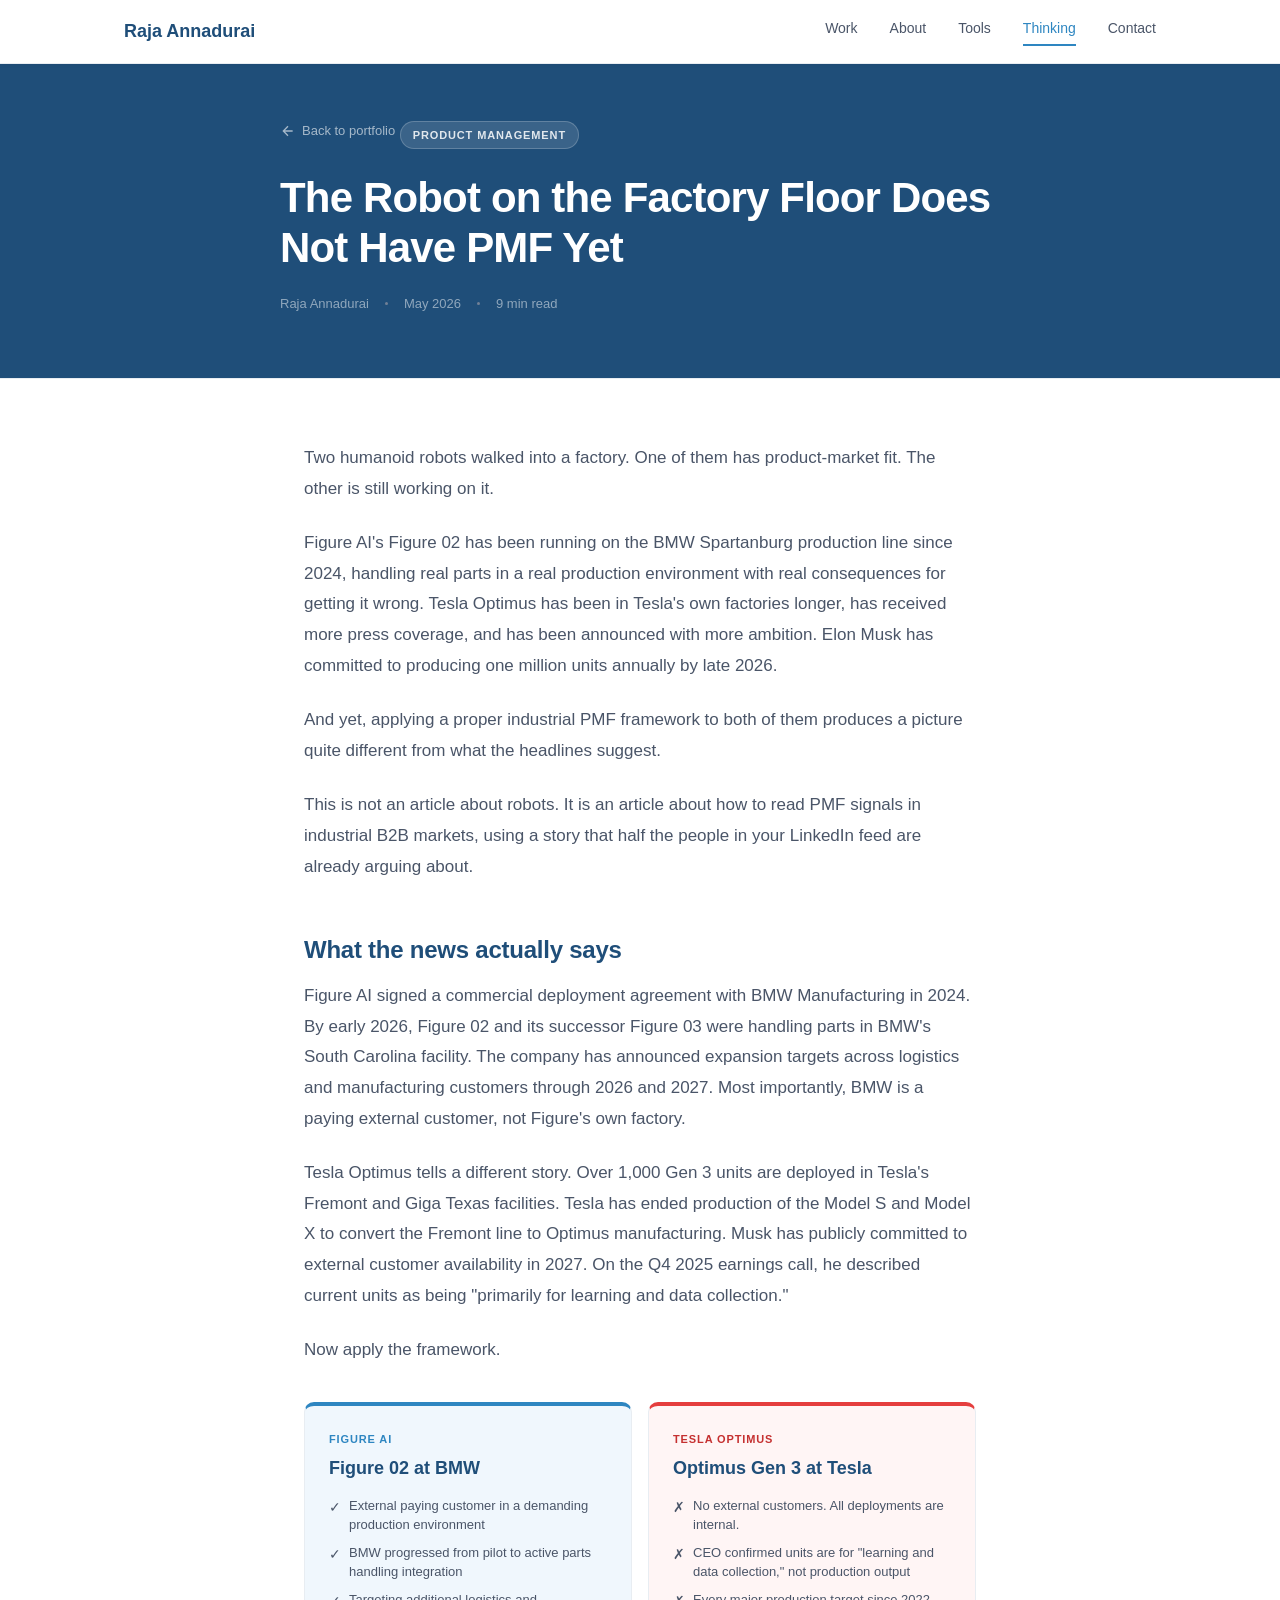
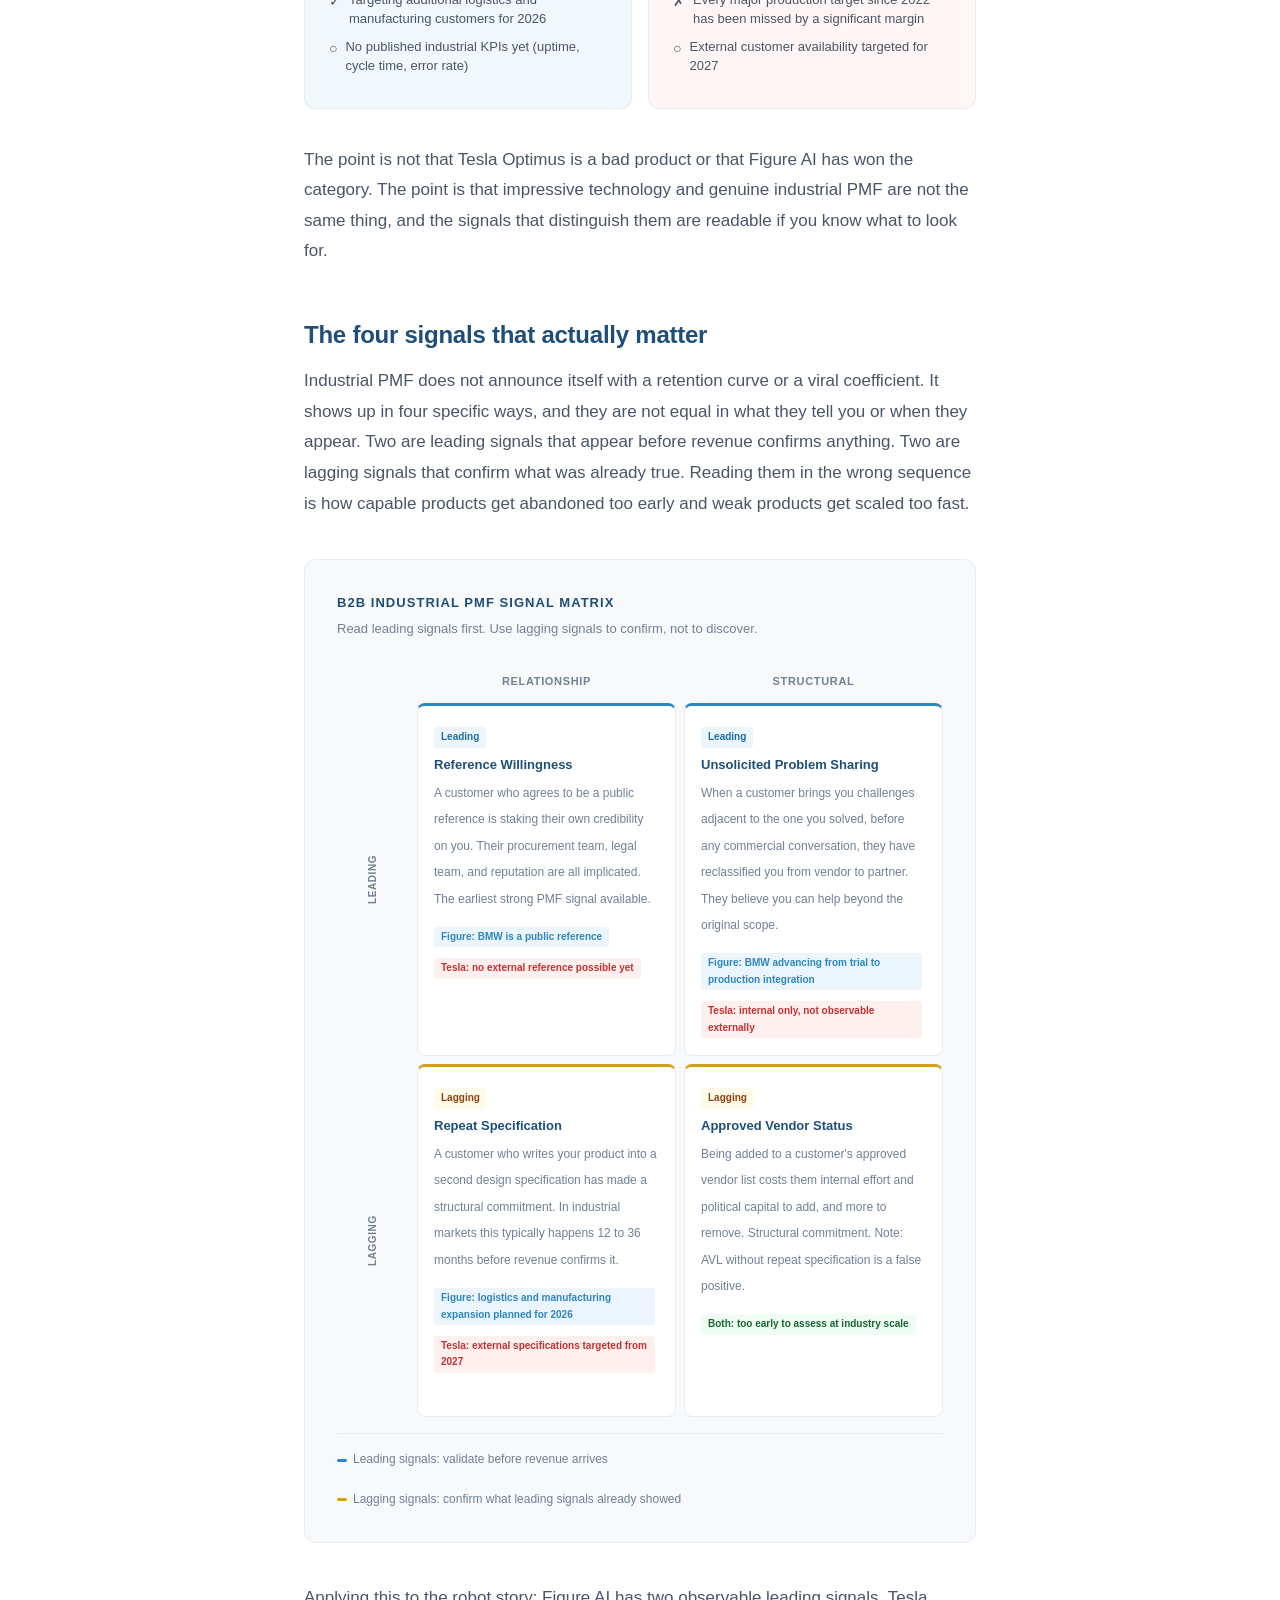
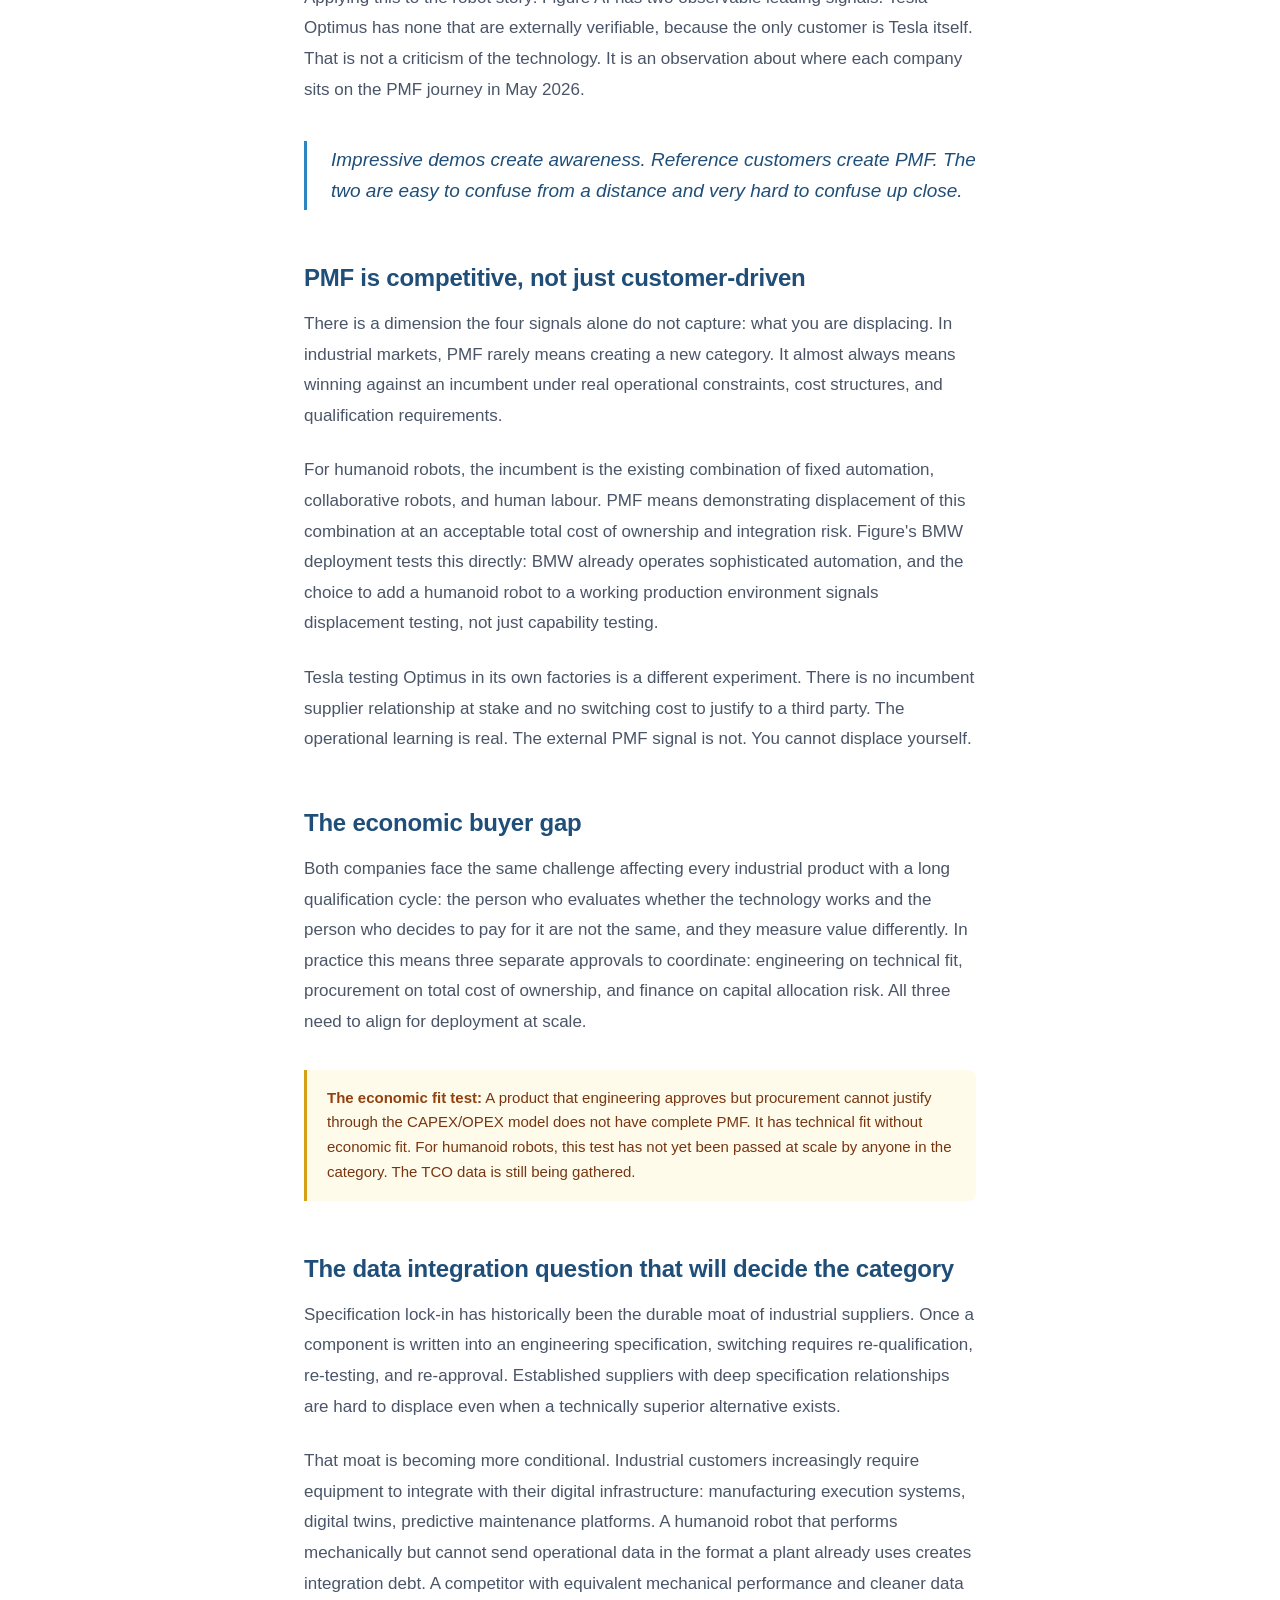
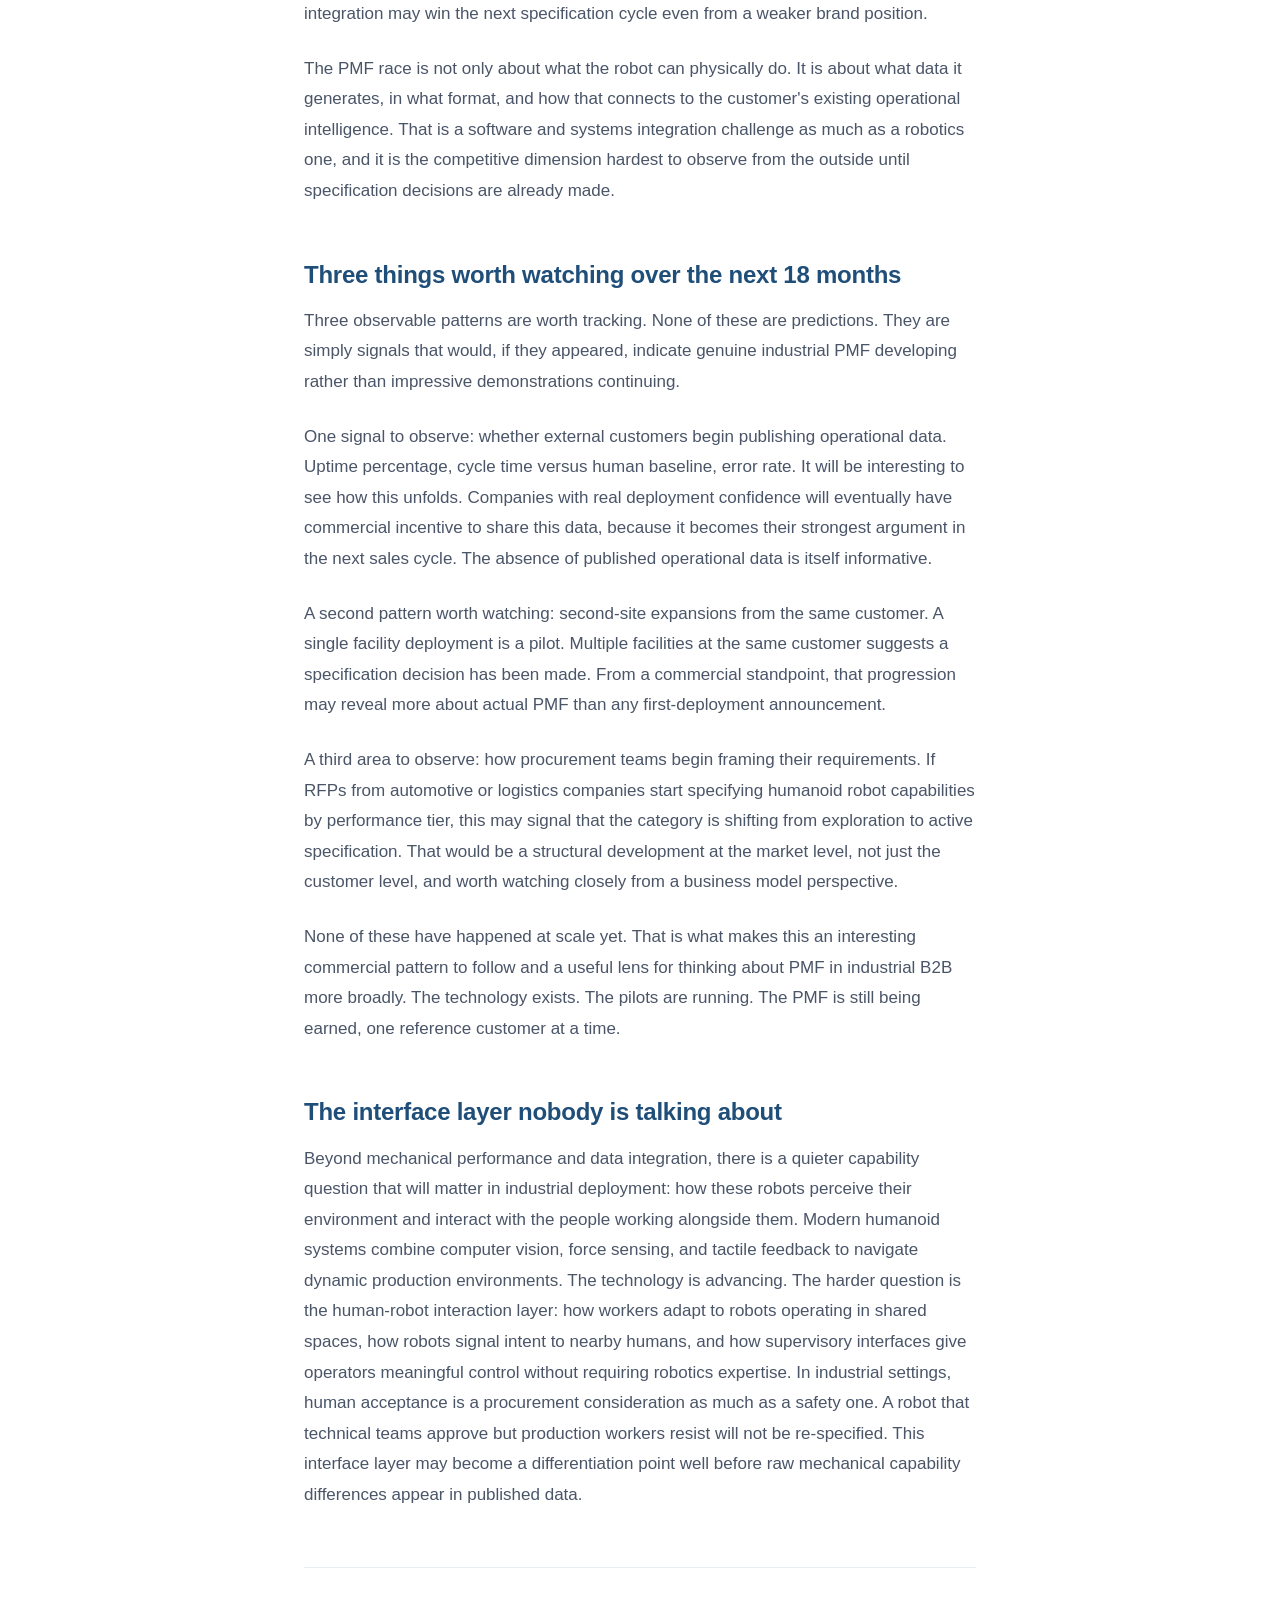
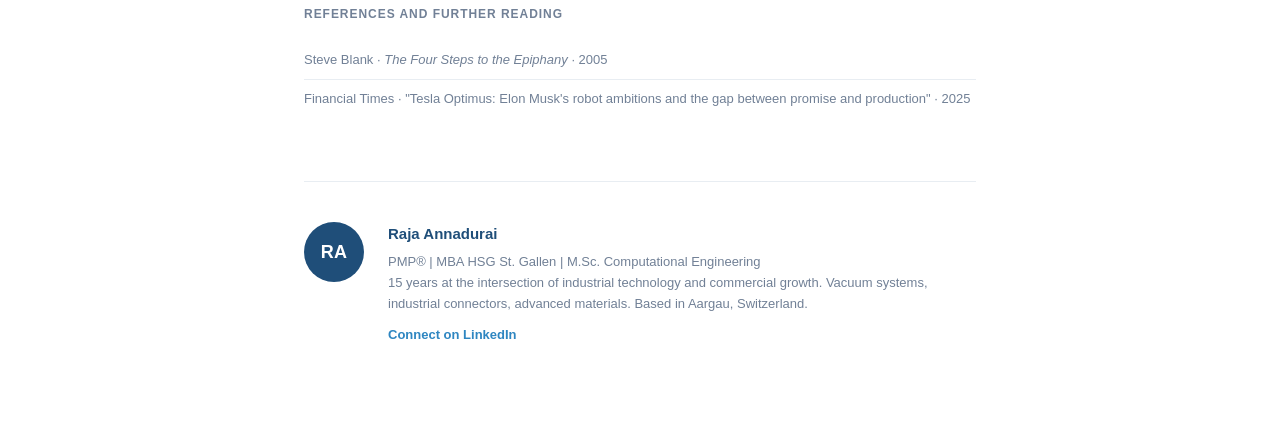
==== commit 6862c06f: "Add files via upload" ====
--- a/articles/pmf-b2b.html
+++ b/articles/pmf-b2b.html
@@ -219,43 +219,51 @@
 
   <h2>PMF is competitive, not just customer-driven</h2>
 
-  <p>There is a dimension the four signals alone do not capture: what you are displacing. In industrial markets, PMF rarely means creating a new category from scratch. It almost always means winning against an incumbent under real operational constraints, cost structures, and qualification requirements.</p>
-
-  <p>For humanoid robots, the incumbent is not another humanoid robot. It is the existing combination of fixed automation, collaborative robots, and human labour that factories have optimised around for decades. PMF for a humanoid robot means demonstrating displacement of this combination at an acceptable total cost of ownership, integration risk, and qualification effort.</p>
-
-  <p>Figure's BMW deployment is the right test of this. BMW's Spartanburg facility already operates sophisticated automation. The choice to add a humanoid robot to a working production environment, rather than a greenfield pilot lab, signals that BMW is testing displacement, not just capability.</p>
-
-  <p>Tesla testing Optimus in its own factories is a different kind of experiment. There is no incumbent supplier relationship at stake, no external procurement committee to satisfy, and no switching cost to justify to a third party. The operational learning is real. The external commercial PMF signal is not. You cannot displace yourself.</p>
+  <p>There is a dimension the four signals alone do not capture: what you are displacing. In industrial markets, PMF rarely means creating a new category. It almost always means winning against an incumbent under real operational constraints, cost structures, and qualification requirements.</p>
+
+  <p>For humanoid robots, the incumbent is the existing combination of fixed automation, collaborative robots, and human labour. PMF means demonstrating displacement of this combination at an acceptable total cost of ownership and integration risk. Figure's BMW deployment tests this directly: BMW already operates sophisticated automation, and the choice to add a humanoid robot to a working production environment signals displacement testing, not just capability testing.</p>
+
+  <p>Tesla testing Optimus in its own factories is a different experiment. There is no incumbent supplier relationship at stake and no switching cost to justify to a third party. The operational learning is real. The external PMF signal is not. You cannot displace yourself.</p>
 
   <h2>The economic buyer gap</h2>
 
-  <p>Both companies face a version of the same challenge affecting every industrial product with a long qualification cycle: the person who decides whether the technology works and the person who decides whether to pay for it are not the same person, and they measure value very differently.</p>
-
-  <p>A production engineer at BMW evaluating Figure 02 measures reliability, cycle time, and error rate. The procurement team measures total cost of ownership against the fully loaded cost of the human labour or fixed automation being displaced. The CFO measures capital allocation risk and depreciation schedule. All three need to say yes for a commercial deployment to happen at scale.</p>
+  <p>Both companies face the same challenge affecting every industrial product with a long qualification cycle: the person who evaluates whether the technology works and the person who decides to pay for it are not the same, and they measure value differently. In practice this means three separate approvals to coordinate: engineering on technical fit, procurement on total cost of ownership, and finance on capital allocation risk. All three need to align for deployment at scale.</p>
 
   <div class="callout">
-    <p><strong>The economic fit test:</strong> A product that engineering approves but procurement cannot justify through the CAPEX/OPEX model does not have complete PMF. It has technical fit without economic fit. For humanoid robots, this test has not yet been passed at scale by anyone in the category. The pilots are running. The TCO data is being gathered. PMF here is still being earned.</p>
+    <p><strong>The economic fit test:</strong> A product that engineering approves but procurement cannot justify through the CAPEX/OPEX model does not have complete PMF. It has technical fit without economic fit. For humanoid robots, this test has not yet been passed at scale by anyone in the category. The TCO data is still being gathered.</p>
   </div>
 
   <h2>The data integration question that will decide the category</h2>
 
-  <p>Specification lock-in has historically been the durable moat of industrial suppliers. Once a component is written into an engineering specification, switching requires re-qualification, re-testing, and re-approval, which is expensive and slow. This is why established industrial suppliers with deep specification relationships are hard to displace even when a technically superior alternative exists.</p>
-
-  <p>That moat is becoming more conditional. Industrial customers increasingly require equipment to integrate with their digital infrastructure: manufacturing execution systems, digital twins, predictive maintenance platforms. A humanoid robot that performs well mechanically but cannot send operational data to a plant's MES in the format that plant already uses creates integration debt. A competitor offering equivalent mechanical performance with cleaner data integration may win the next specification cycle even from a position of lower brand recognition.</p>
-
-  <p>For humanoid robots, this means the PMF race is not only about what the robot can physically do. It is about what data the robot generates, in what format, and how that data connects to the customer's existing operational intelligence. That is a software and systems integration capability as much as a robotics capability, and it is the competitive dimension that will be hardest to observe from the outside until specification decisions are already made.</p>
-
-  <h2>Three things to watch over the next 18 months</h2>
-
-  <p>Three observable signals will indicate which companies in this category are building genuine industrial PMF rather than impressive demonstrations.</p>
-
-  <p>Published operational data from external customers. Uptime percentage, cycle time versus human baseline, error rate, mean time between failures. Companies with real PMF will eventually publish this data because it is their strongest commercial argument. Companies without it will continue publishing demos.</p>
-
-  <p>Second-site expansions from the same customer. BMW deploying Figure robots in one facility is a pilot. BMW deploying them in three facilities is a specification decision. The progression from one site to multiple sites is the industrial market's version of a retention signal.</p>
-
-  <p>Unsolicited competitor comparisons appearing in customer RFPs. When procurement teams at automotive or logistics companies start issuing RFPs that specify humanoid robot capabilities by name or by performance tier, the approved vendor list is forming. That is the structural signal that the category has crossed from exploration to specification.</p>
-
-  <p>None of these have happened at scale yet. That is what makes this an interesting market to watch and a useful case study for thinking about PMF in industrial B2B more broadly. The technology exists. The pilots are running. The PMF is still being earned, one reference customer at a time.</p>
+  <p>Specification lock-in has historically been the durable moat of industrial suppliers. Once a component is written into an engineering specification, switching requires re-qualification, re-testing, and re-approval. Established suppliers with deep specification relationships are hard to displace even when a technically superior alternative exists.</p>
+
+  <p>That moat is becoming more conditional. Industrial customers increasingly require equipment to integrate with their digital infrastructure: manufacturing execution systems, digital twins, predictive maintenance platforms. A humanoid robot that performs mechanically but cannot send operational data in the format a plant already uses creates integration debt. A competitor with equivalent mechanical performance and cleaner data integration may win the next specification cycle even from a weaker brand position.</p>
+
+  <p>The PMF race is not only about what the robot can physically do. It is about what data it generates, in what format, and how that connects to the customer's existing operational intelligence. That is a software and systems integration challenge as much as a robotics one, and it is the competitive dimension hardest to observe from the outside until specification decisions are already made.</p>
+
+  <h2>Three things worth watching over the next 18 months</h2>
+
+  <p>Three observable patterns are worth tracking. None of these are predictions. They are simply signals that would, if they appeared, indicate genuine industrial PMF developing rather than impressive demonstrations continuing.</p>
+
+  <p>One signal to observe: whether external customers begin publishing operational data. Uptime percentage, cycle time versus human baseline, error rate. It will be interesting to see how this unfolds. Companies with real deployment confidence will eventually have commercial incentive to share this data, because it becomes their strongest argument in the next sales cycle. The absence of published operational data is itself informative.</p>
+
+  <p>A second pattern worth watching: second-site expansions from the same customer. A single facility deployment is a pilot. Multiple facilities at the same customer suggests a specification decision has been made. From a commercial standpoint, that progression may reveal more about actual PMF than any first-deployment announcement.</p>
+
+  <p>A third area to observe: how procurement teams begin framing their requirements. If RFPs from automotive or logistics companies start specifying humanoid robot capabilities by performance tier, this may signal that the category is shifting from exploration to active specification. That would be a structural development at the market level, not just the customer level, and worth watching closely from a business model perspective.</p>
+
+  <p>None of these have happened at scale yet. That is what makes this an interesting commercial pattern to follow and a useful lens for thinking about PMF in industrial B2B more broadly. The technology exists. The pilots are running. The PMF is still being earned, one reference customer at a time.</p>
+
+  <h2>The interface layer nobody is talking about</h2>
+
+  <p>Beyond mechanical performance and data integration, there is a quieter capability question that will matter in industrial deployment: how these robots perceive their environment and interact with the people working alongside them. Modern humanoid systems combine computer vision, force sensing, and tactile feedback to navigate dynamic production environments. The technology is advancing. The harder question is the human-robot interaction layer: how workers adapt to robots operating in shared spaces, how robots signal intent to nearby humans, and how supervisory interfaces give operators meaningful control without requiring robotics expertise. In industrial settings, human acceptance is a procurement consideration as much as a safety one. A robot that technical teams approve but production workers resist will not be re-specified. This interface layer may become a differentiation point well before raw mechanical capability differences appear in published data.</p>
+
+  <div style="border-top: 1px solid var(--gray-light); margin-top: 56px; padding-top: 36px;">
+    <p style="font-size: 12px; font-weight: 700; color: var(--gray-muted); text-transform: uppercase; letter-spacing: 0.08em; margin-bottom: 16px;">References and further reading</p>
+    <ul style="list-style: none; padding: 0; margin: 0;">
+      <li style="font-size: 13px; color: var(--gray-muted); line-height: 1.65; padding: 8px 0; border-bottom: 1px solid var(--gray-light);">Steve Blank &middot; <em>The Four Steps to the Epiphany</em> &middot; 2005</li>
+      <li style="font-size: 13px; color: var(--gray-muted); line-height: 1.65; padding: 8px 0;">Financial Times &middot; "Tesla Optimus: Elon Musk's robot ambitions and the gap between promise and production" &middot; 2025</li>
+    </ul>
+  </div>
 
   <div class="author-bio">
     <div class="author-avatar">RA</div>
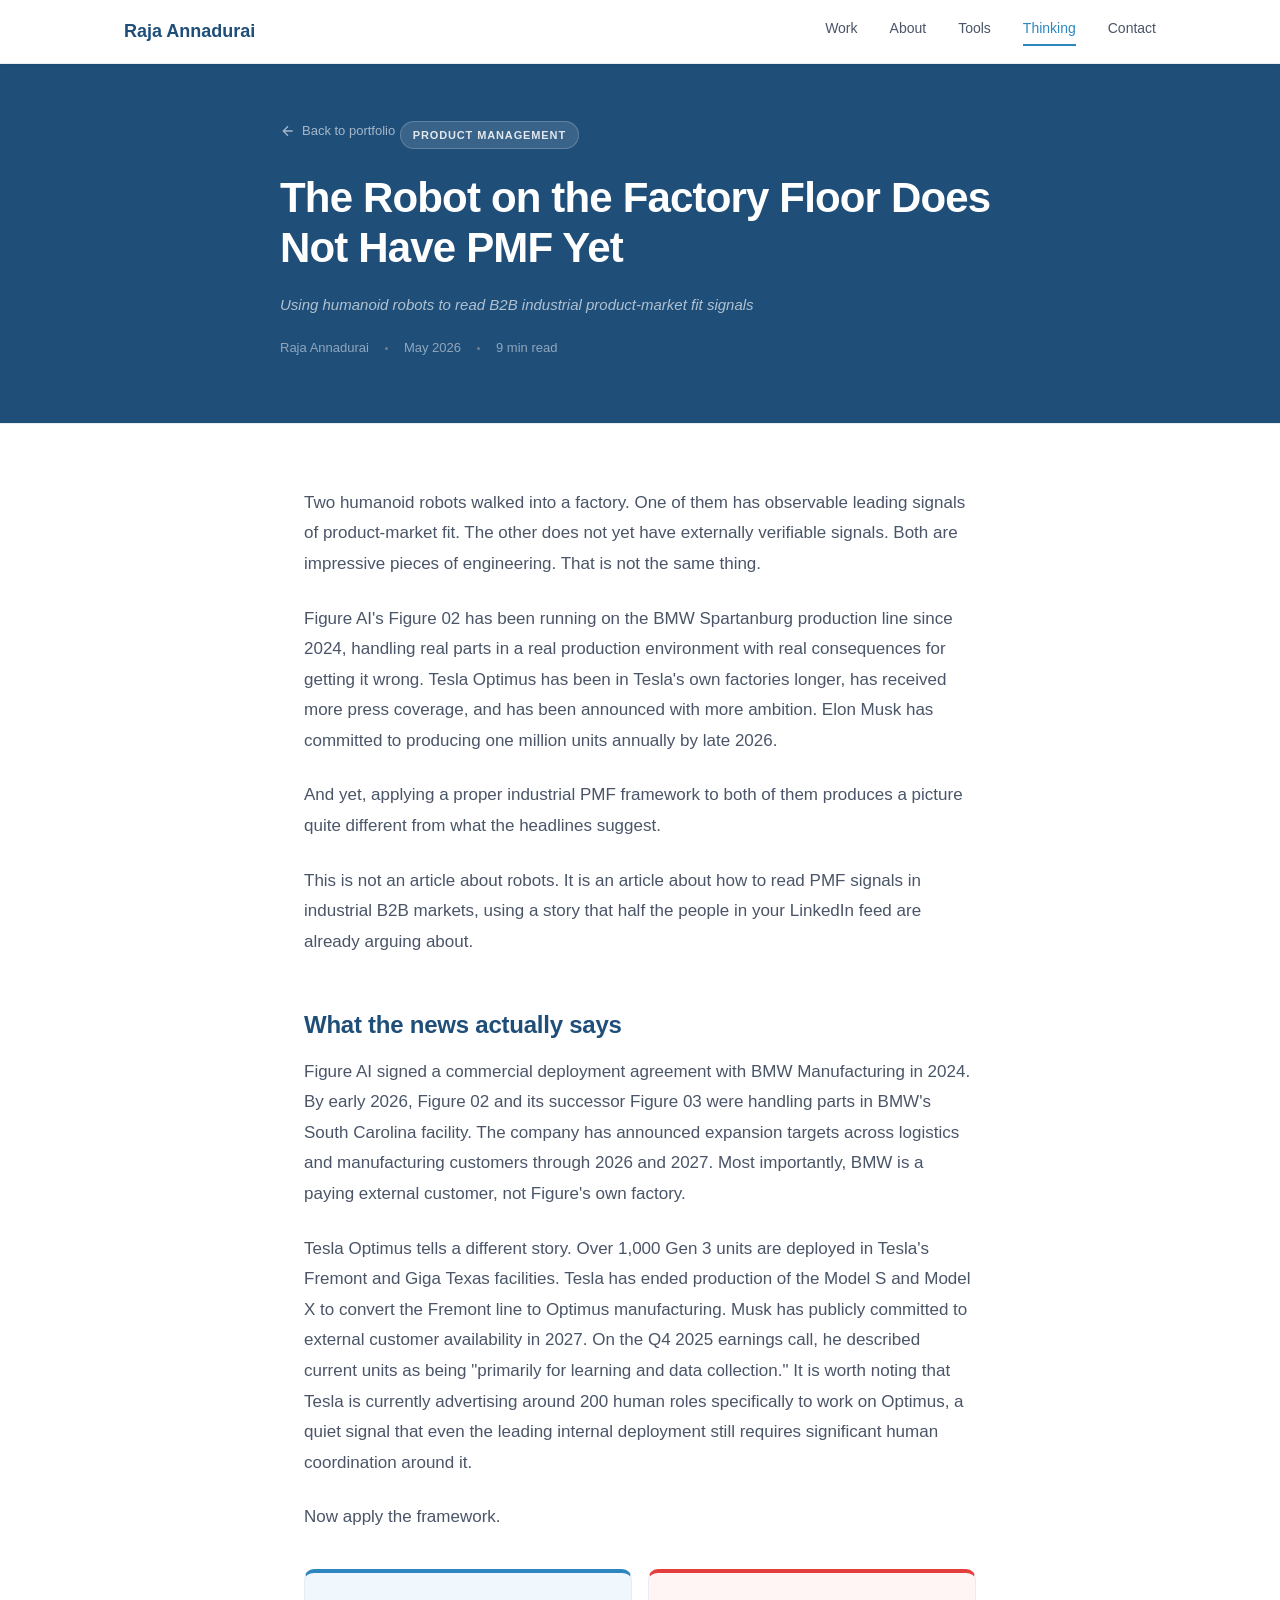
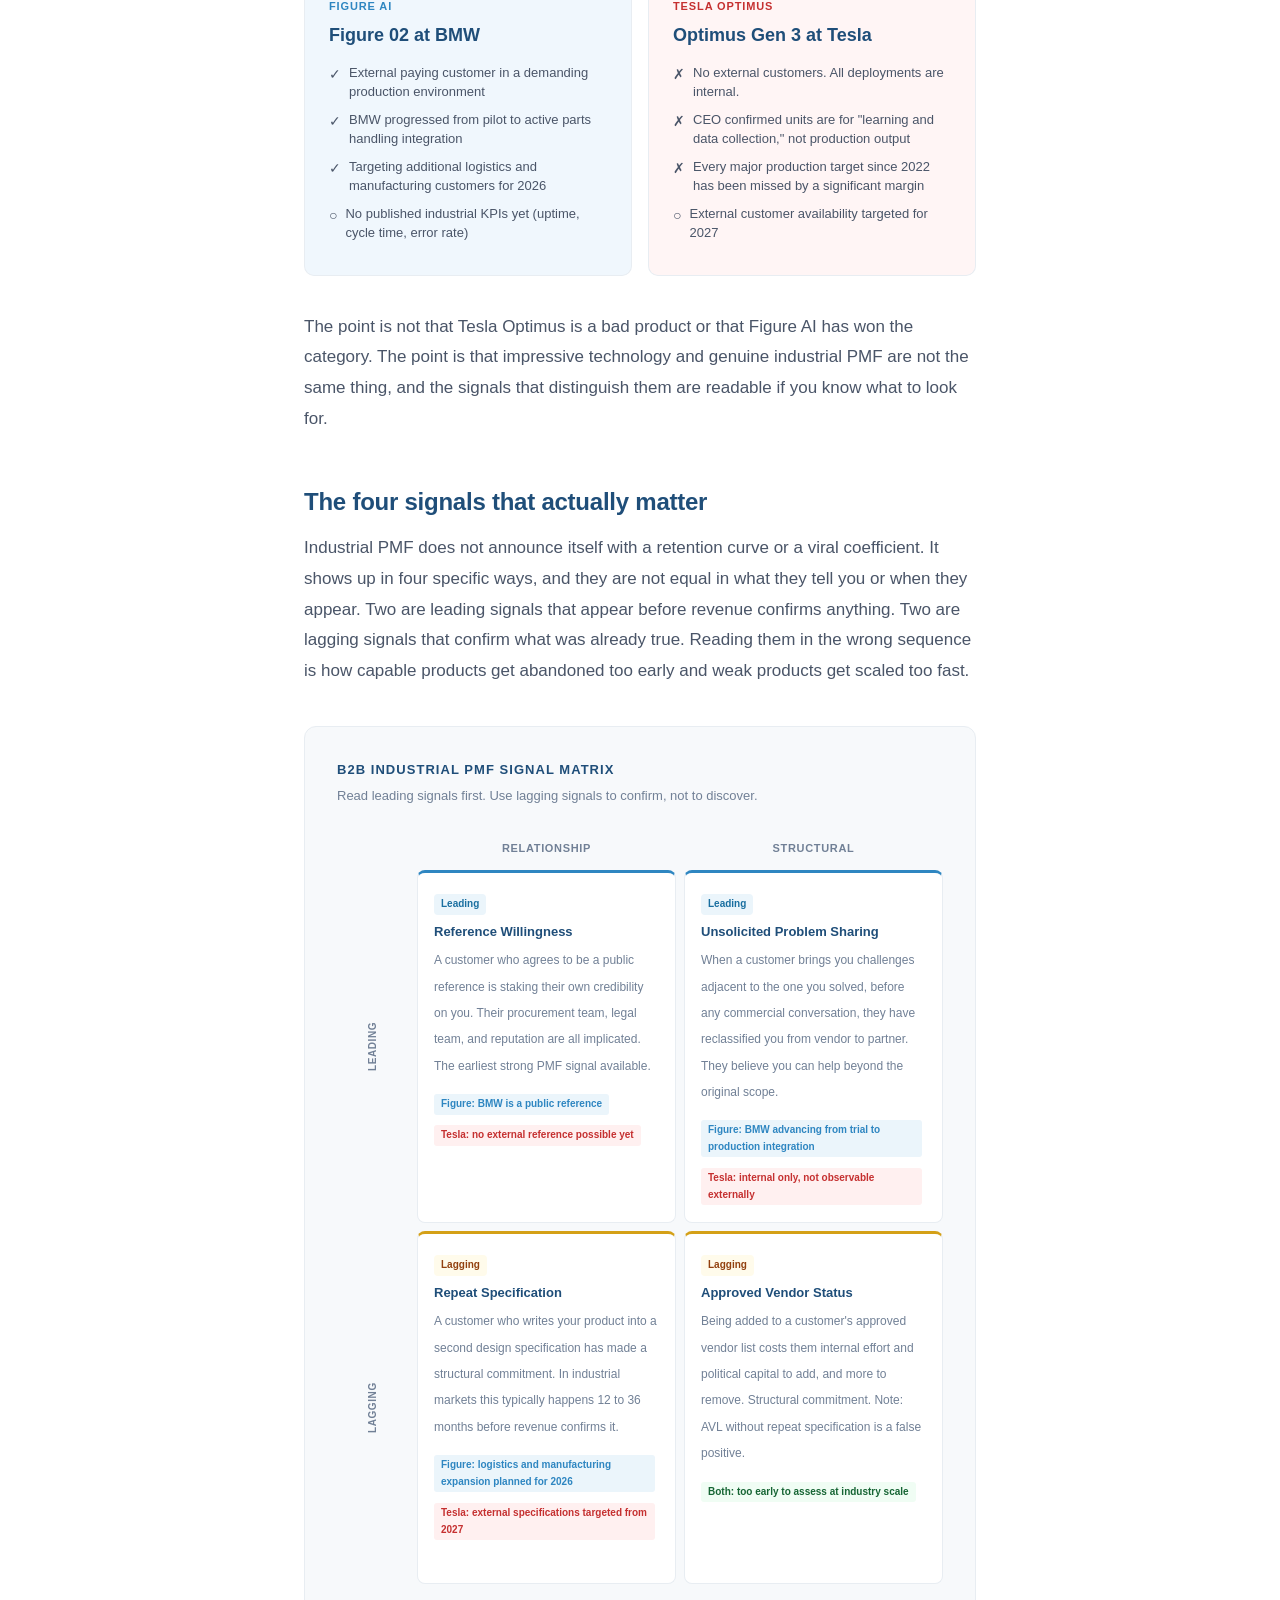
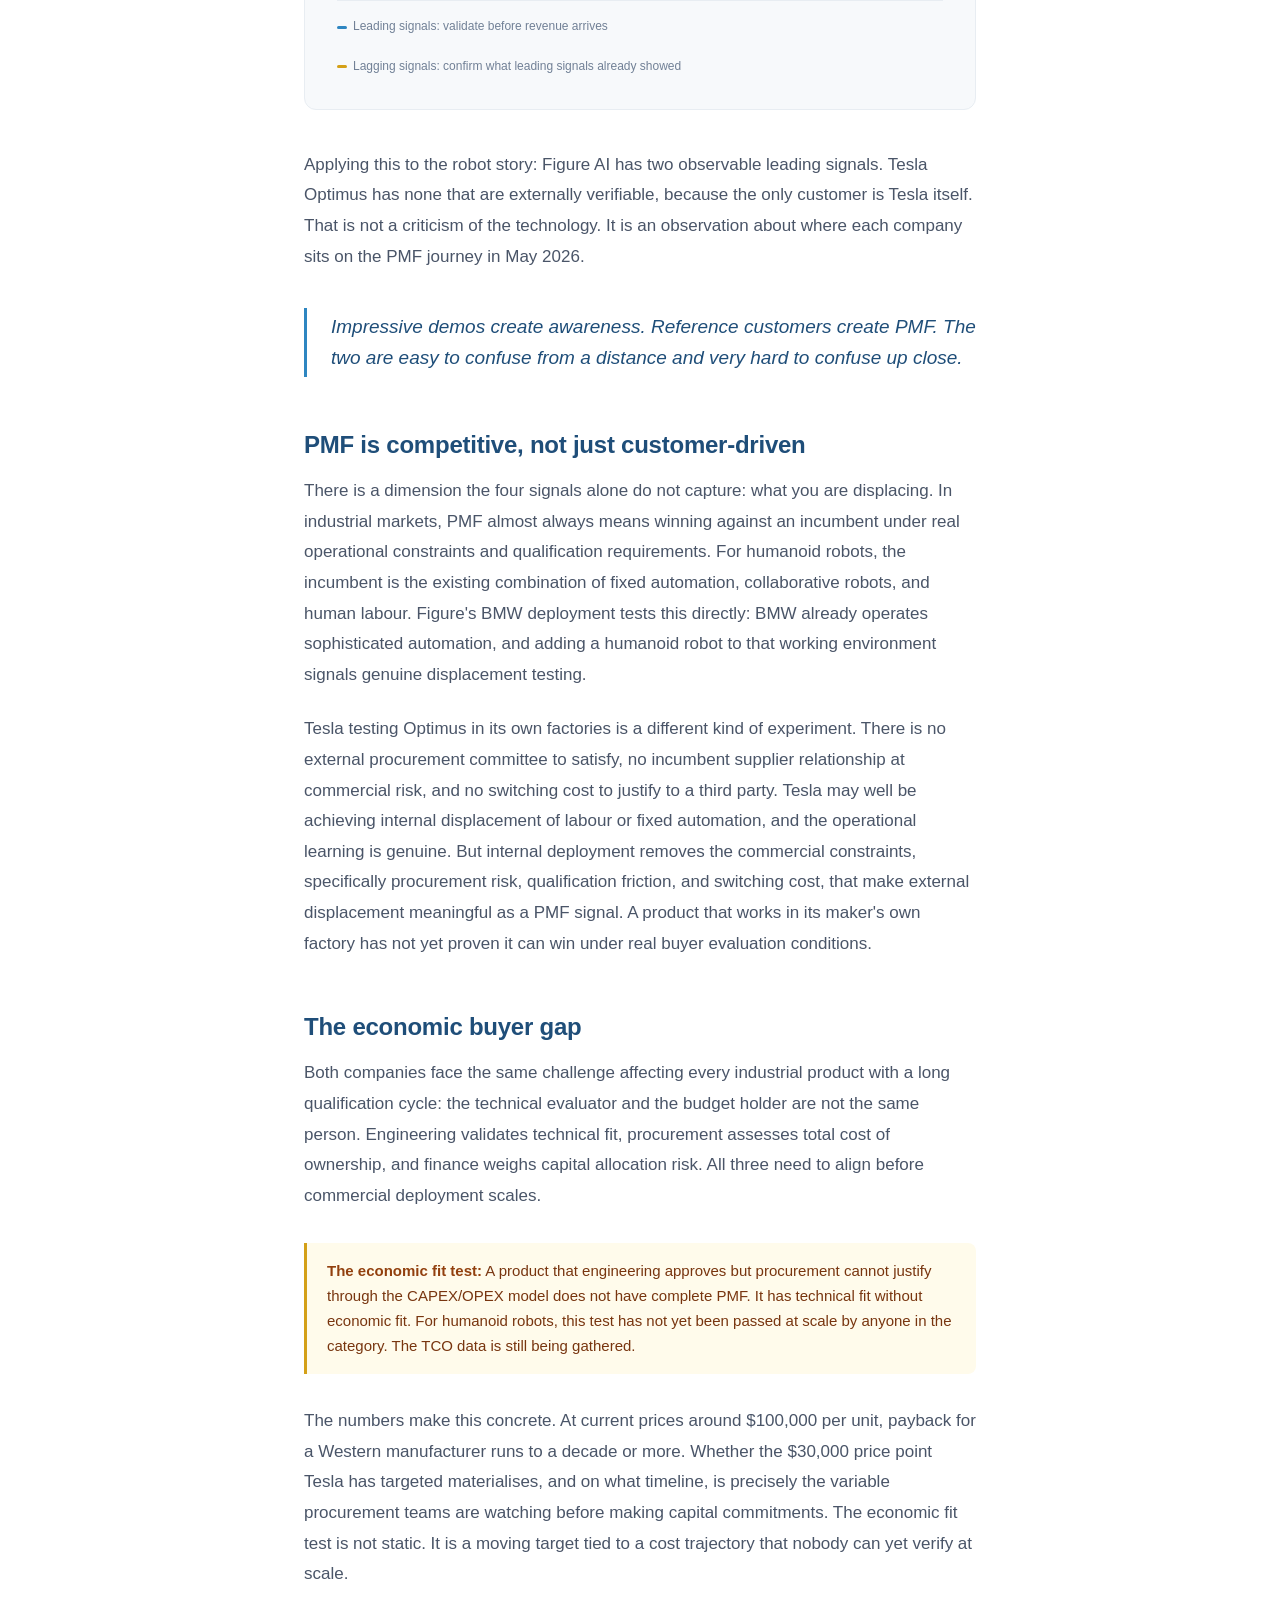
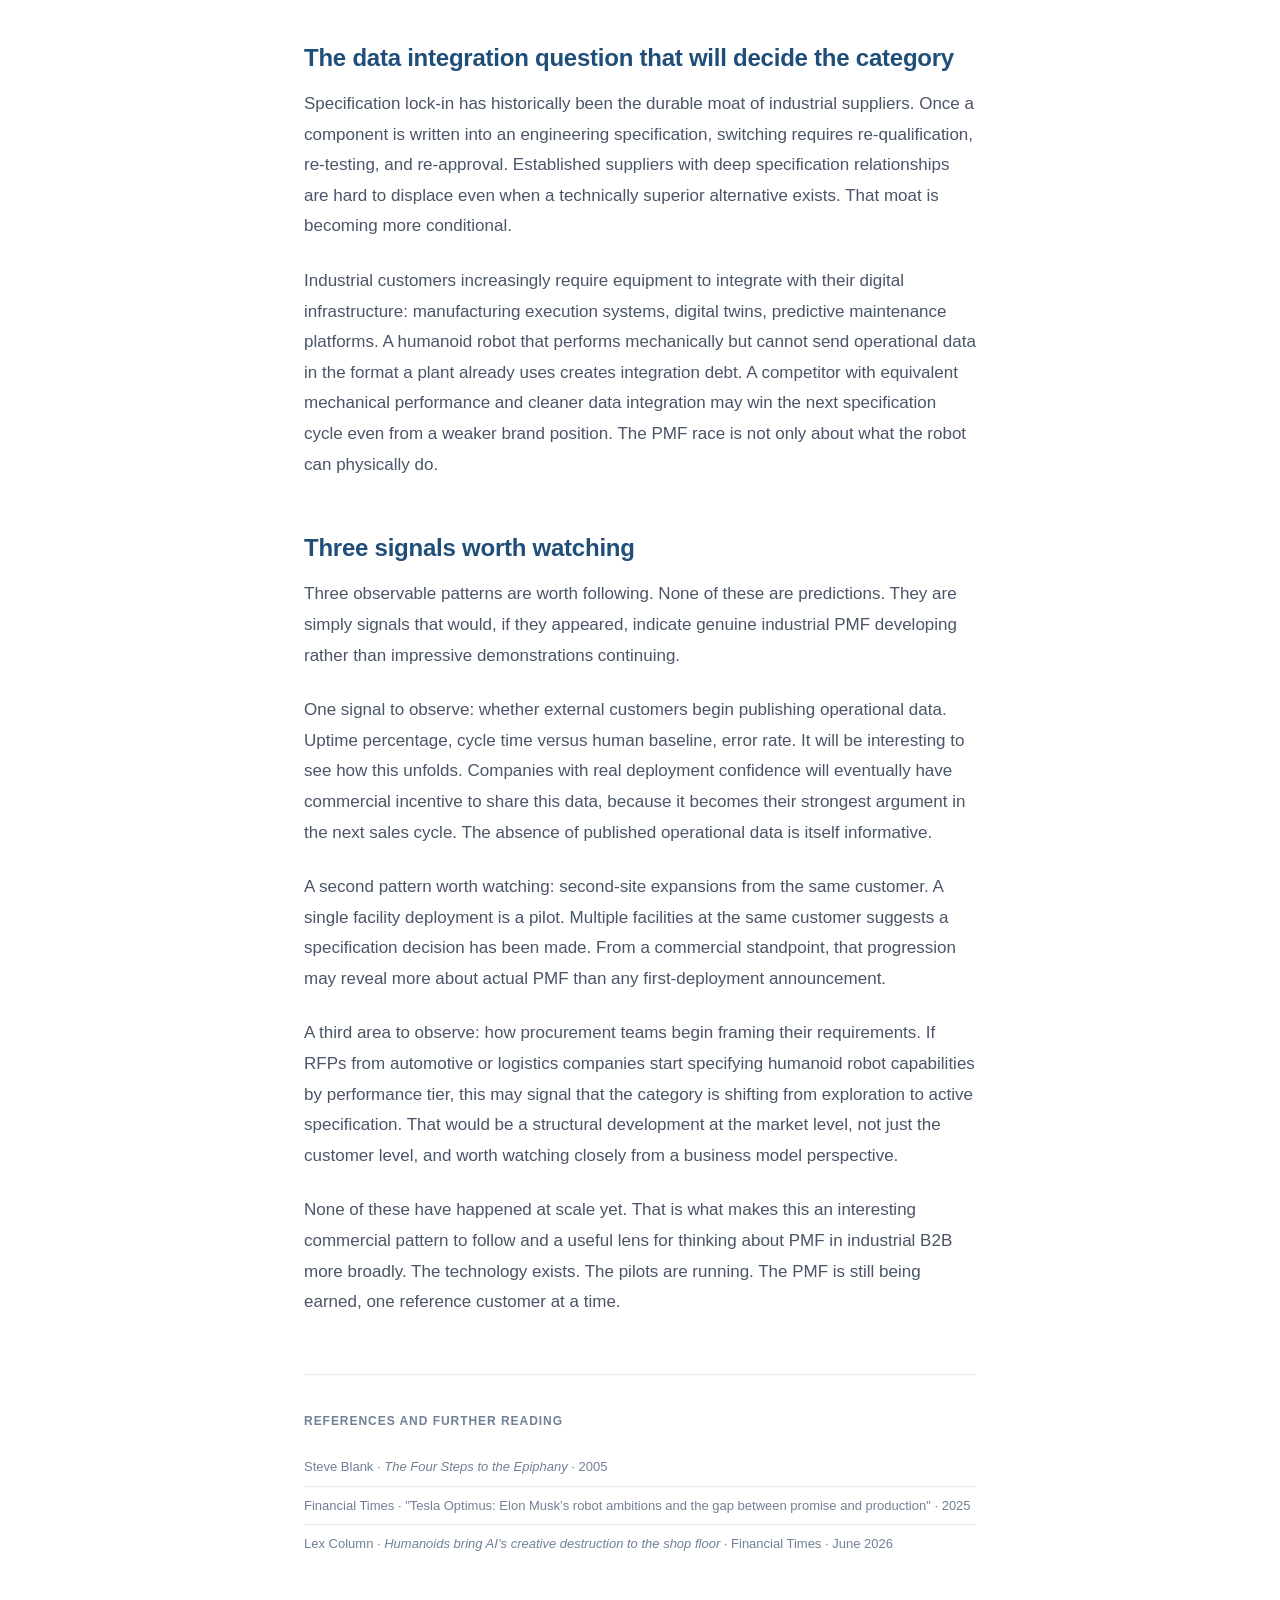
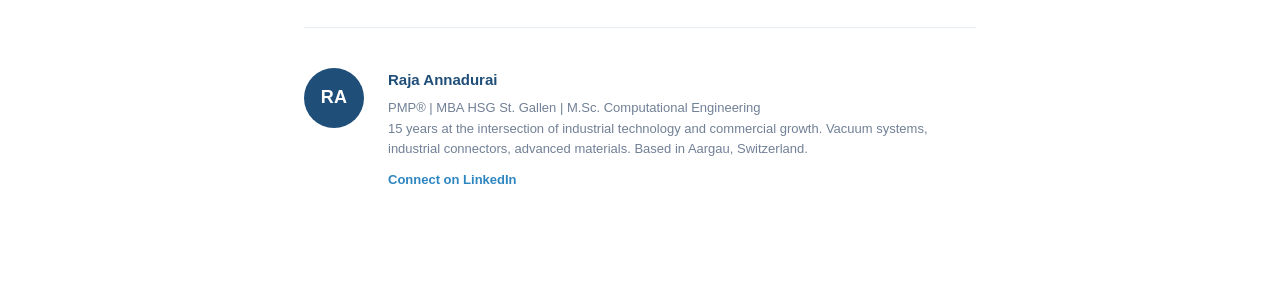
==== commit 1aa67833: "Add files via upload" ====
--- a/articles/pmf-b2b.html
+++ b/articles/pmf-b2b.html
@@ -4,7 +4,7 @@
   <meta charset="UTF-8">
   <meta name="viewport" content="width=device-width, initial-scale=1.0">
   <title>The Robot on the Factory Floor Does Not Have PMF Yet | Raja Annadurai</title>
-  <meta name="description" content="Humanoid robots are everywhere in the news. Figure AI is at BMW. Tesla Optimus is in Tesla's own factories. But which one actually has product-market fit? A framework for reading B2B industrial PMF signals.">
+  <meta name="description" content="Humanoid robots are everywhere in the news. Figure AI is at BMW. Tesla Optimus is in Tesla's own factories. But which one actually has observable leading signals of PMF? A framework for reading B2B industrial PMF signals.">
   <link rel="stylesheet" href="../style.css">
   <link rel="icon" href="data:image/svg+xml,<svg xmlns='http://www.w3.org/2000/svg' viewBox='0 0 100 100'><text y='.9em' font-size='90'>⚙️</text></svg>">
   <style>
@@ -93,6 +93,7 @@
     </a>
     <div class="article-category">Product Management</div>
     <h1 class="article-title">The Robot on the Factory Floor Does Not Have PMF Yet</h1>
+    <p style="color:rgba(255,255,255,0.65);font-size:15px;font-style:italic;margin:0 0 20px;">Using humanoid robots to read B2B industrial product-market fit signals</p>
     <div class="article-meta">
       <span>Raja Annadurai</span>
       <span class="meta-dot"></span>
@@ -105,7 +106,7 @@
 
 <main class="article-body" id="article-content">
 
-  <p>Two humanoid robots walked into a factory. One of them has product-market fit. The other is still working on it.</p>
+  <p>Two humanoid robots walked into a factory. One of them has observable leading signals of product-market fit. The other does not yet have externally verifiable signals. Both are impressive pieces of engineering. That is not the same thing.</p>
 
   <p>Figure AI's Figure 02 has been running on the BMW Spartanburg production line since 2024, handling real parts in a real production environment with real consequences for getting it wrong. Tesla Optimus has been in Tesla's own factories longer, has received more press coverage, and has been announced with more ambition. Elon Musk has committed to producing one million units annually by late 2026.</p>
 
@@ -117,7 +118,7 @@
 
   <p>Figure AI signed a commercial deployment agreement with BMW Manufacturing in 2024. By early 2026, Figure 02 and its successor Figure 03 were handling parts in BMW's South Carolina facility. The company has announced expansion targets across logistics and manufacturing customers through 2026 and 2027. Most importantly, BMW is a paying external customer, not Figure's own factory.</p>
 
-  <p>Tesla Optimus tells a different story. Over 1,000 Gen 3 units are deployed in Tesla's Fremont and Giga Texas facilities. Tesla has ended production of the Model S and Model X to convert the Fremont line to Optimus manufacturing. Musk has publicly committed to external customer availability in 2027. On the Q4 2025 earnings call, he described current units as being "primarily for learning and data collection."</p>
+  <p>Tesla Optimus tells a different story. Over 1,000 Gen 3 units are deployed in Tesla's Fremont and Giga Texas facilities. Tesla has ended production of the Model S and Model X to convert the Fremont line to Optimus manufacturing. Musk has publicly committed to external customer availability in 2027. On the Q4 2025 earnings call, he described current units as being "primarily for learning and data collection." It is worth noting that Tesla is currently advertising around 200 human roles specifically to work on Optimus, a quiet signal that even the leading internal deployment still requires significant human coordination around it.</p>
 
   <p>Now apply the framework.</p>
 
@@ -219,31 +220,29 @@
 
   <h2>PMF is competitive, not just customer-driven</h2>
 
-  <p>There is a dimension the four signals alone do not capture: what you are displacing. In industrial markets, PMF rarely means creating a new category. It almost always means winning against an incumbent under real operational constraints, cost structures, and qualification requirements.</p>
-
-  <p>For humanoid robots, the incumbent is the existing combination of fixed automation, collaborative robots, and human labour. PMF means demonstrating displacement of this combination at an acceptable total cost of ownership and integration risk. Figure's BMW deployment tests this directly: BMW already operates sophisticated automation, and the choice to add a humanoid robot to a working production environment signals displacement testing, not just capability testing.</p>
-
-  <p>Tesla testing Optimus in its own factories is a different experiment. There is no incumbent supplier relationship at stake and no switching cost to justify to a third party. The operational learning is real. The external PMF signal is not. You cannot displace yourself.</p>
+  <p>There is a dimension the four signals alone do not capture: what you are displacing. In industrial markets, PMF almost always means winning against an incumbent under real operational constraints and qualification requirements. For humanoid robots, the incumbent is the existing combination of fixed automation, collaborative robots, and human labour. Figure's BMW deployment tests this directly: BMW already operates sophisticated automation, and adding a humanoid robot to that working environment signals genuine displacement testing.</p>
+
+  <p>Tesla testing Optimus in its own factories is a different kind of experiment. There is no external procurement committee to satisfy, no incumbent supplier relationship at commercial risk, and no switching cost to justify to a third party. Tesla may well be achieving internal displacement of labour or fixed automation, and the operational learning is genuine. But internal deployment removes the commercial constraints, specifically procurement risk, qualification friction, and switching cost, that make external displacement meaningful as a PMF signal. A product that works in its maker's own factory has not yet proven it can win under real buyer evaluation conditions.</p>
 
   <h2>The economic buyer gap</h2>
 
-  <p>Both companies face the same challenge affecting every industrial product with a long qualification cycle: the person who evaluates whether the technology works and the person who decides to pay for it are not the same, and they measure value differently. In practice this means three separate approvals to coordinate: engineering on technical fit, procurement on total cost of ownership, and finance on capital allocation risk. All three need to align for deployment at scale.</p>
+  <p>Both companies face the same challenge affecting every industrial product with a long qualification cycle: the technical evaluator and the budget holder are not the same person. Engineering validates technical fit, procurement assesses total cost of ownership, and finance weighs capital allocation risk. All three need to align before commercial deployment scales.</p>
 
   <div class="callout">
     <p><strong>The economic fit test:</strong> A product that engineering approves but procurement cannot justify through the CAPEX/OPEX model does not have complete PMF. It has technical fit without economic fit. For humanoid robots, this test has not yet been passed at scale by anyone in the category. The TCO data is still being gathered.</p>
   </div>
 
+  <p>The numbers make this concrete. At current prices around $100,000 per unit, payback for a Western manufacturer runs to a decade or more. Whether the $30,000 price point Tesla has targeted materialises, and on what timeline, is precisely the variable procurement teams are watching before making capital commitments. The economic fit test is not static. It is a moving target tied to a cost trajectory that nobody can yet verify at scale.</p>
+
   <h2>The data integration question that will decide the category</h2>
 
-  <p>Specification lock-in has historically been the durable moat of industrial suppliers. Once a component is written into an engineering specification, switching requires re-qualification, re-testing, and re-approval. Established suppliers with deep specification relationships are hard to displace even when a technically superior alternative exists.</p>
-
-  <p>That moat is becoming more conditional. Industrial customers increasingly require equipment to integrate with their digital infrastructure: manufacturing execution systems, digital twins, predictive maintenance platforms. A humanoid robot that performs mechanically but cannot send operational data in the format a plant already uses creates integration debt. A competitor with equivalent mechanical performance and cleaner data integration may win the next specification cycle even from a weaker brand position.</p>
-
-  <p>The PMF race is not only about what the robot can physically do. It is about what data it generates, in what format, and how that connects to the customer's existing operational intelligence. That is a software and systems integration challenge as much as a robotics one, and it is the competitive dimension hardest to observe from the outside until specification decisions are already made.</p>
-
-  <h2>Three things worth watching over the next 18 months</h2>
-
-  <p>Three observable patterns are worth tracking. None of these are predictions. They are simply signals that would, if they appeared, indicate genuine industrial PMF developing rather than impressive demonstrations continuing.</p>
+  <p>Specification lock-in has historically been the durable moat of industrial suppliers. Once a component is written into an engineering specification, switching requires re-qualification, re-testing, and re-approval. Established suppliers with deep specification relationships are hard to displace even when a technically superior alternative exists. That moat is becoming more conditional.</p>
+
+  <p>Industrial customers increasingly require equipment to integrate with their digital infrastructure: manufacturing execution systems, digital twins, predictive maintenance platforms. A humanoid robot that performs mechanically but cannot send operational data in the format a plant already uses creates integration debt. A competitor with equivalent mechanical performance and cleaner data integration may win the next specification cycle even from a weaker brand position. The PMF race is not only about what the robot can physically do.</p>
+
+  <h2>Three signals worth watching</h2>
+
+  <p>Three observable patterns are worth following. None of these are predictions. They are simply signals that would, if they appeared, indicate genuine industrial PMF developing rather than impressive demonstrations continuing.</p>
 
   <p>One signal to observe: whether external customers begin publishing operational data. Uptime percentage, cycle time versus human baseline, error rate. It will be interesting to see how this unfolds. Companies with real deployment confidence will eventually have commercial incentive to share this data, because it becomes their strongest argument in the next sales cycle. The absence of published operational data is itself informative.</p>
 
@@ -253,15 +252,13 @@
 
   <p>None of these have happened at scale yet. That is what makes this an interesting commercial pattern to follow and a useful lens for thinking about PMF in industrial B2B more broadly. The technology exists. The pilots are running. The PMF is still being earned, one reference customer at a time.</p>
 
-  <h2>The interface layer nobody is talking about</h2>
-
-  <p>Beyond mechanical performance and data integration, there is a quieter capability question that will matter in industrial deployment: how these robots perceive their environment and interact with the people working alongside them. Modern humanoid systems combine computer vision, force sensing, and tactile feedback to navigate dynamic production environments. The technology is advancing. The harder question is the human-robot interaction layer: how workers adapt to robots operating in shared spaces, how robots signal intent to nearby humans, and how supervisory interfaces give operators meaningful control without requiring robotics expertise. In industrial settings, human acceptance is a procurement consideration as much as a safety one. A robot that technical teams approve but production workers resist will not be re-specified. This interface layer may become a differentiation point well before raw mechanical capability differences appear in published data.</p>
 
   <div style="border-top: 1px solid var(--gray-light); margin-top: 56px; padding-top: 36px;">
     <p style="font-size: 12px; font-weight: 700; color: var(--gray-muted); text-transform: uppercase; letter-spacing: 0.08em; margin-bottom: 16px;">References and further reading</p>
     <ul style="list-style: none; padding: 0; margin: 0;">
       <li style="font-size: 13px; color: var(--gray-muted); line-height: 1.65; padding: 8px 0; border-bottom: 1px solid var(--gray-light);">Steve Blank &middot; <em>The Four Steps to the Epiphany</em> &middot; 2005</li>
-      <li style="font-size: 13px; color: var(--gray-muted); line-height: 1.65; padding: 8px 0;">Financial Times &middot; "Tesla Optimus: Elon Musk's robot ambitions and the gap between promise and production" &middot; 2025</li>
+      <li style="font-size: 13px; color: var(--gray-muted); line-height: 1.65; padding: 8px 0; border-bottom: 1px solid var(--gray-light);">Financial Times &middot; "Tesla Optimus: Elon Musk&rsquo;s robot ambitions and the gap between promise and production" &middot; 2025</li>
+      <li style="font-size: 13px; color: var(--gray-muted); line-height: 1.65; padding: 8px 0;">Lex Column &middot; <em>Humanoids bring AI&rsquo;s creative destruction to the shop floor</em> &middot; Financial Times &middot; June 2026</li>
     </ul>
   </div>
 
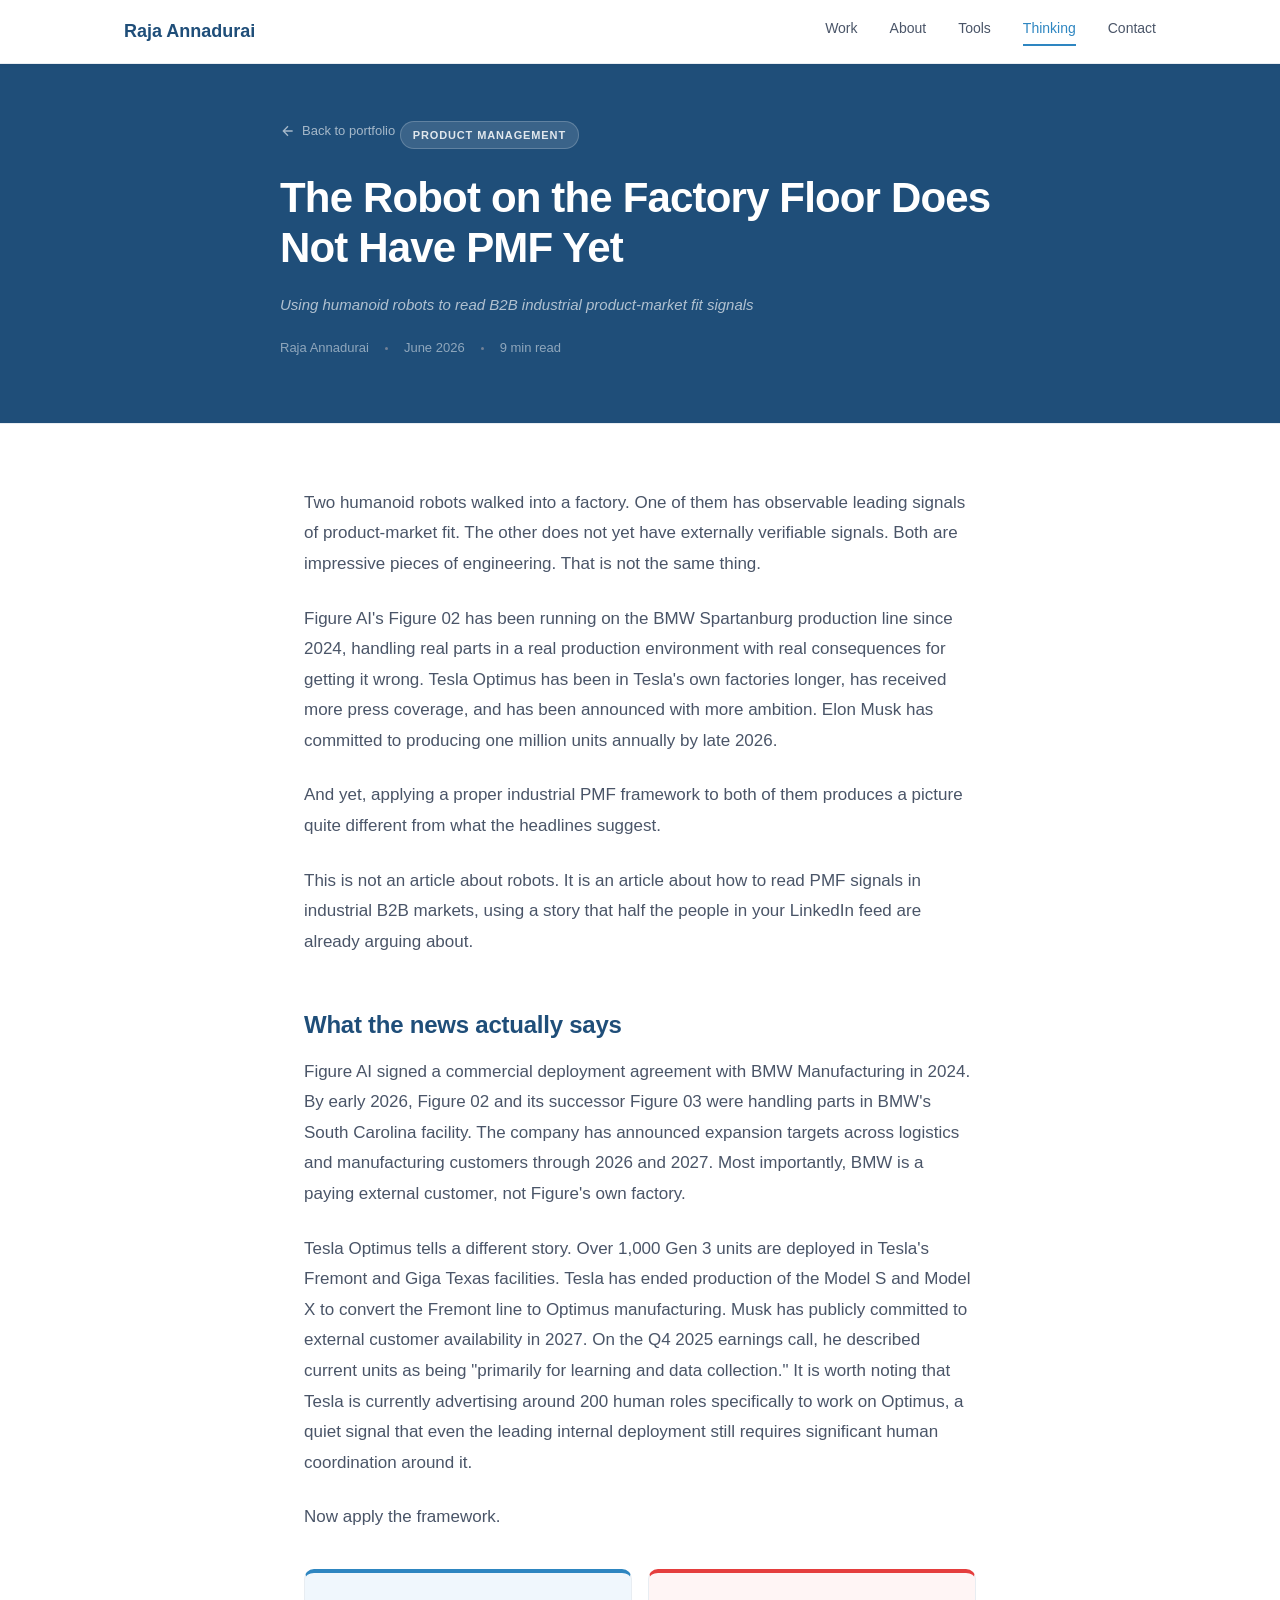
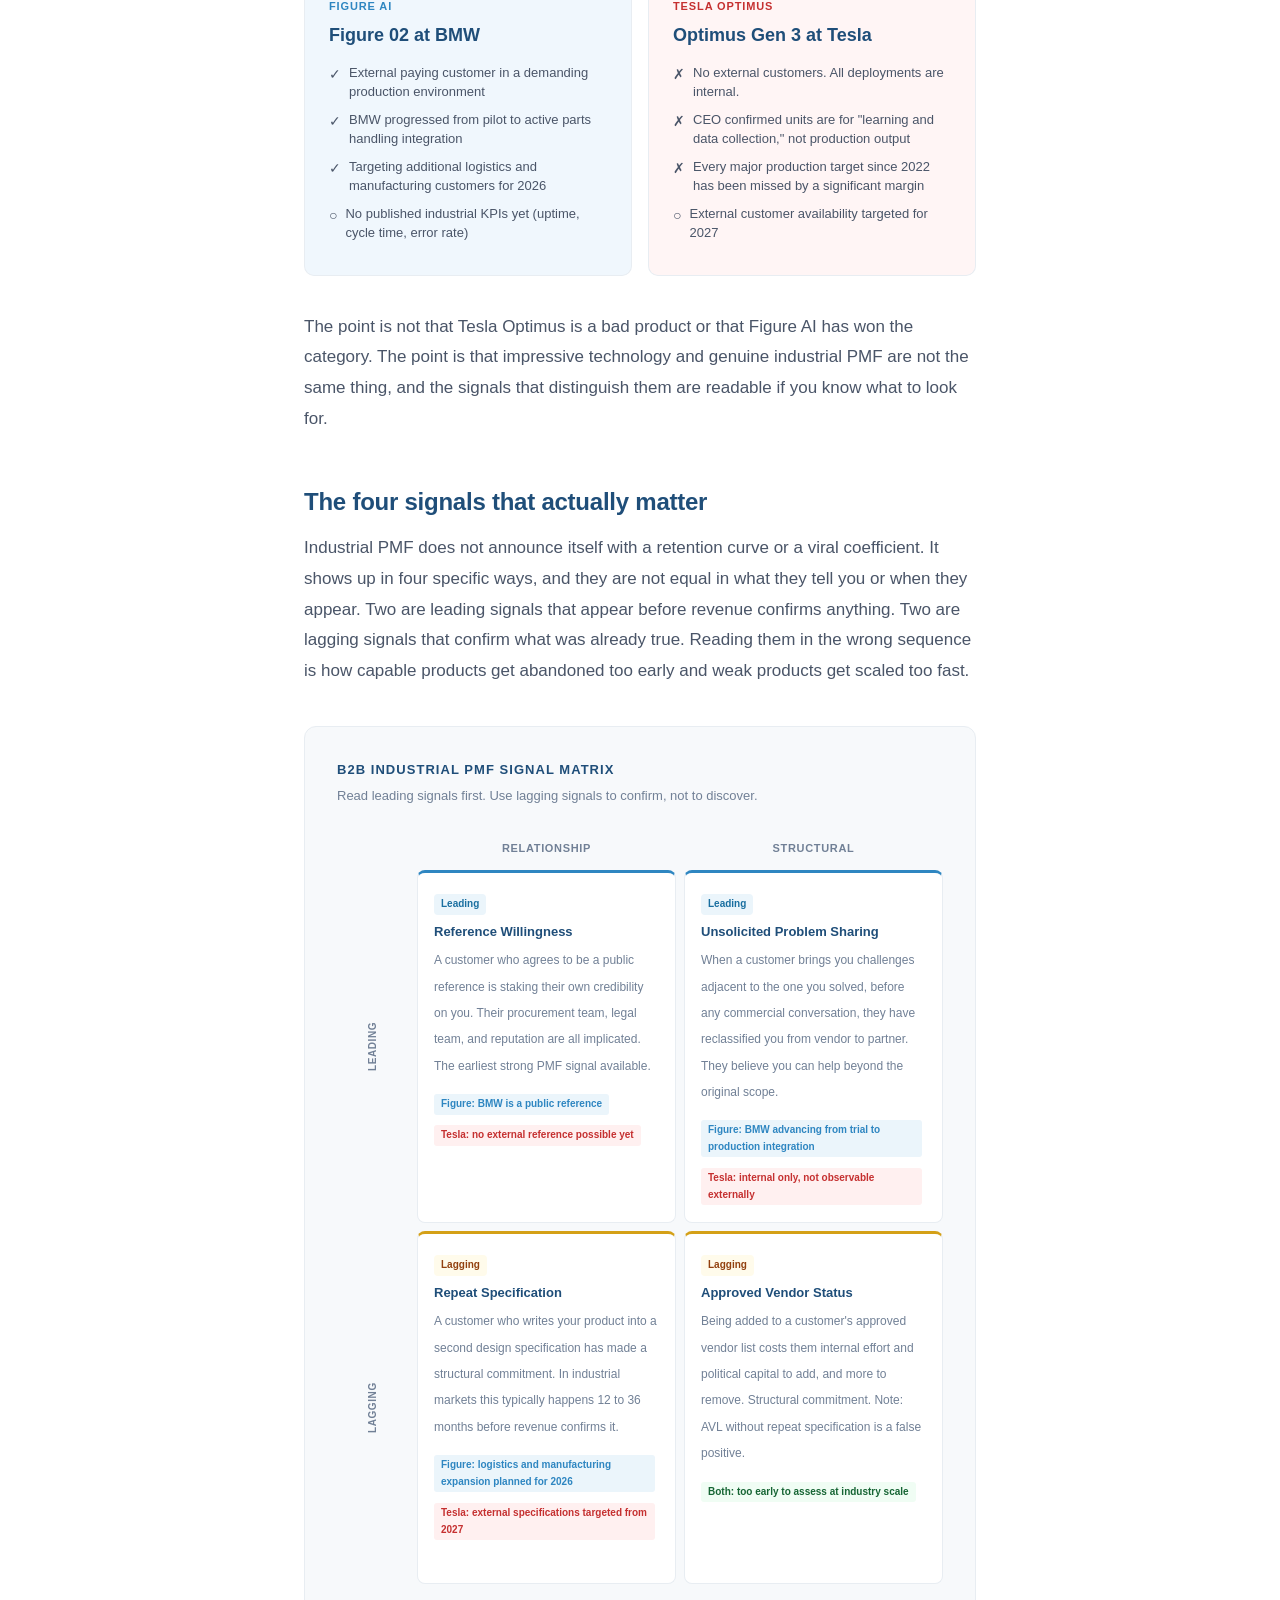
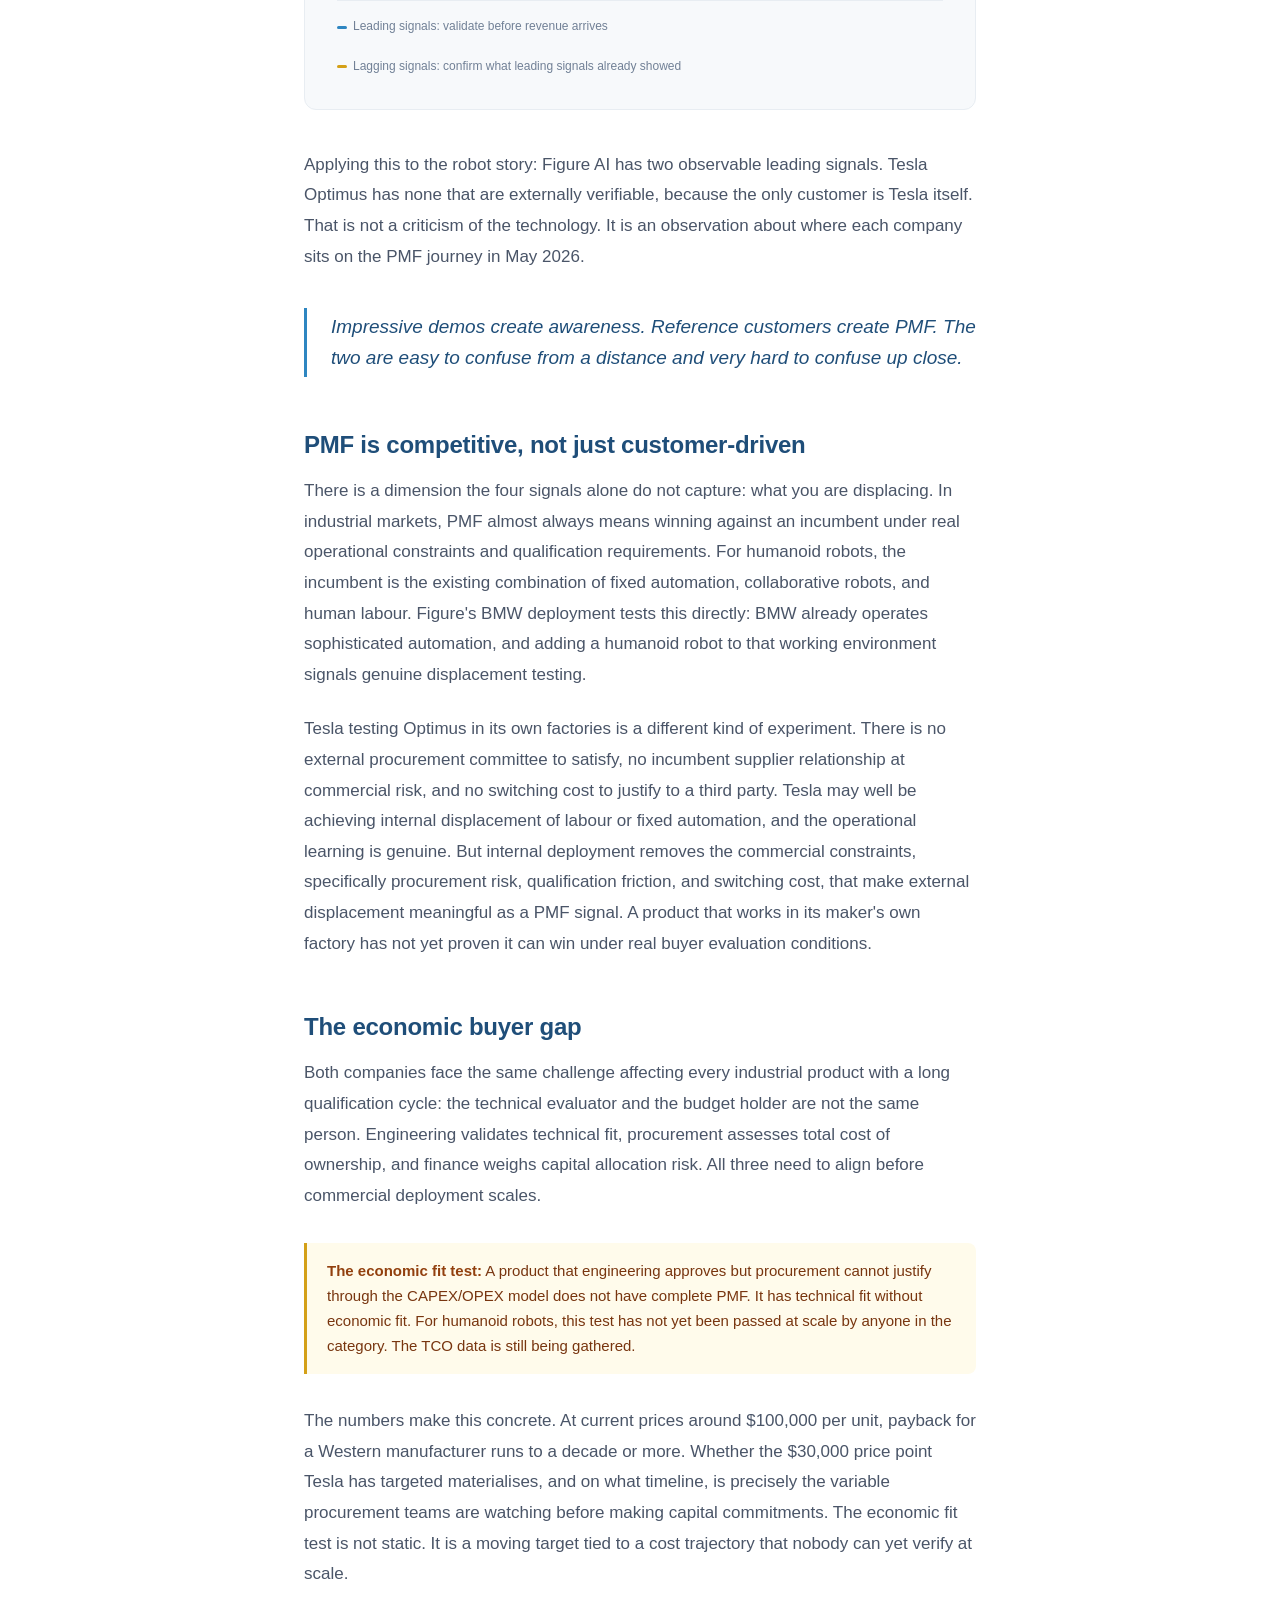
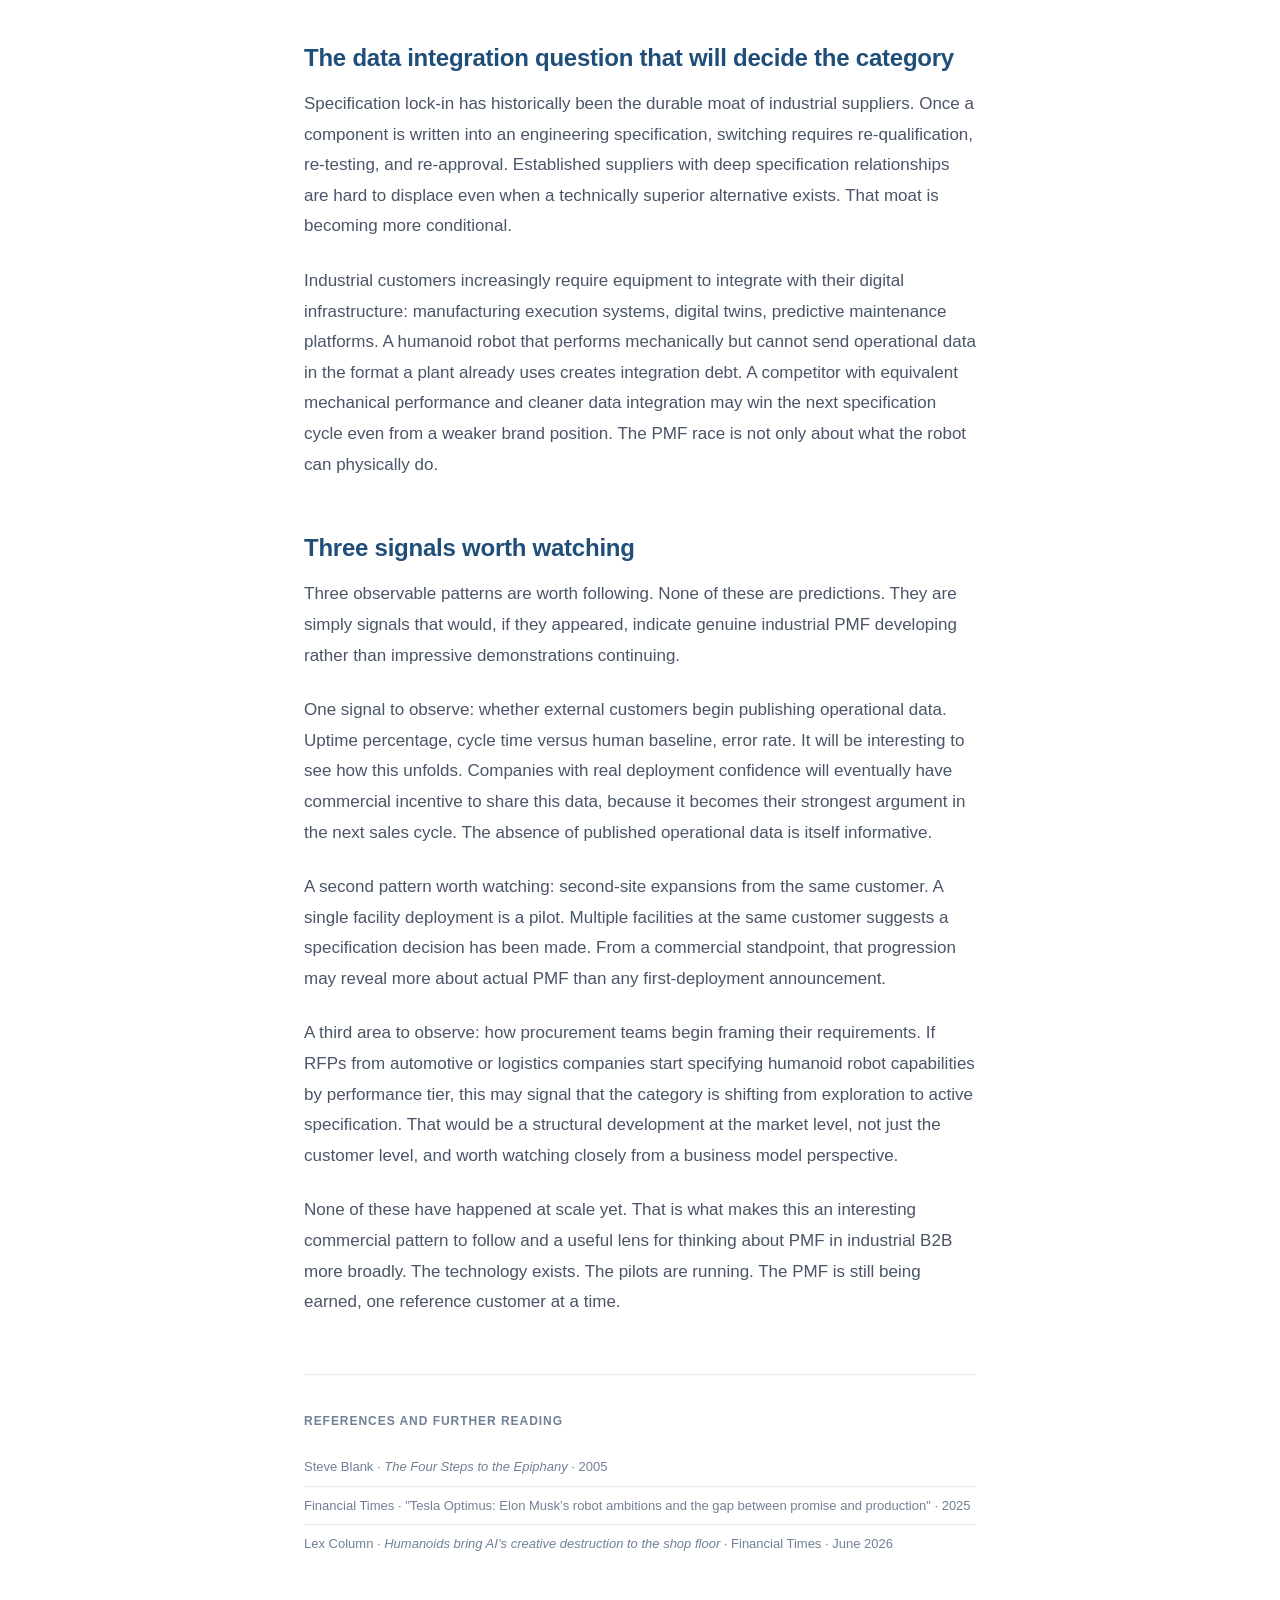
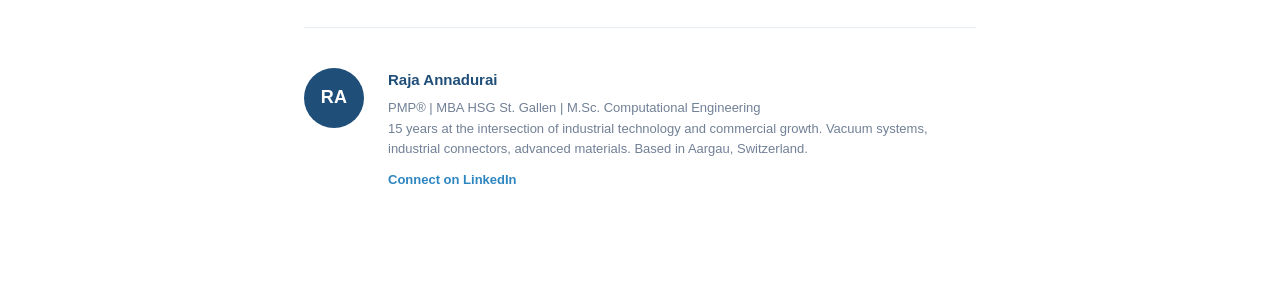
==== commit 62ab0de2: "Update pmf-b2b.html" ====
--- a/articles/pmf-b2b.html
+++ b/articles/pmf-b2b.html
@@ -97,7 +97,7 @@
     <div class="article-meta">
       <span>Raja Annadurai</span>
       <span class="meta-dot"></span>
-      <span>May 2026</span>
+      <span>June 2026</span>
       <span class="meta-dot"></span>
       <span id="reading-time">7 min read</span>
     </div>
